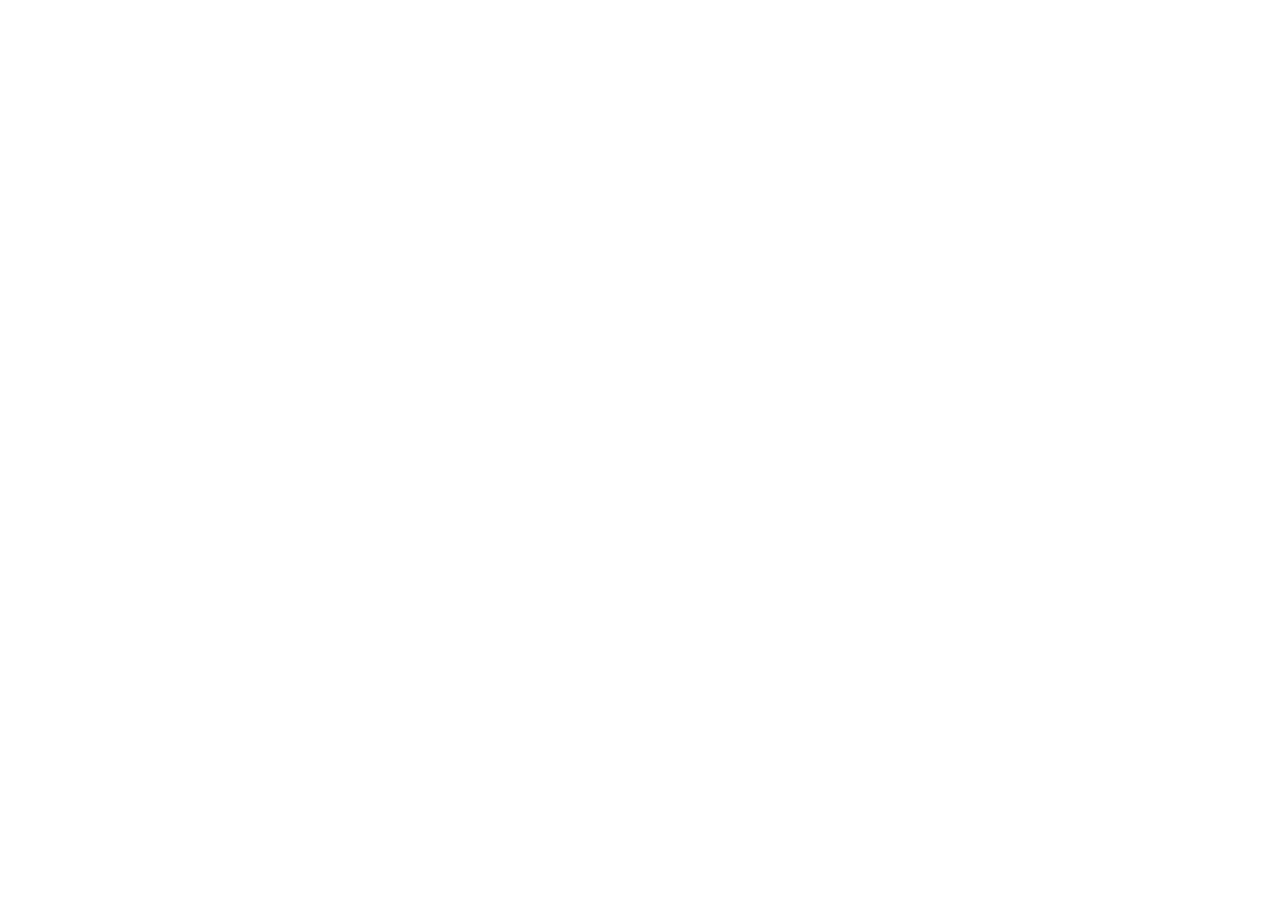
==== index.html @ b5416109 "primer cambio" ====
<!DOCTYPE html>
<html lang="en">


<head>
    <meta charset="UTF-8">
    <meta name="viewport" content="width=device-width, initial-scale=1.0">
    <title>Trabajo final</title>
</head>


<body>

</body>

</html>
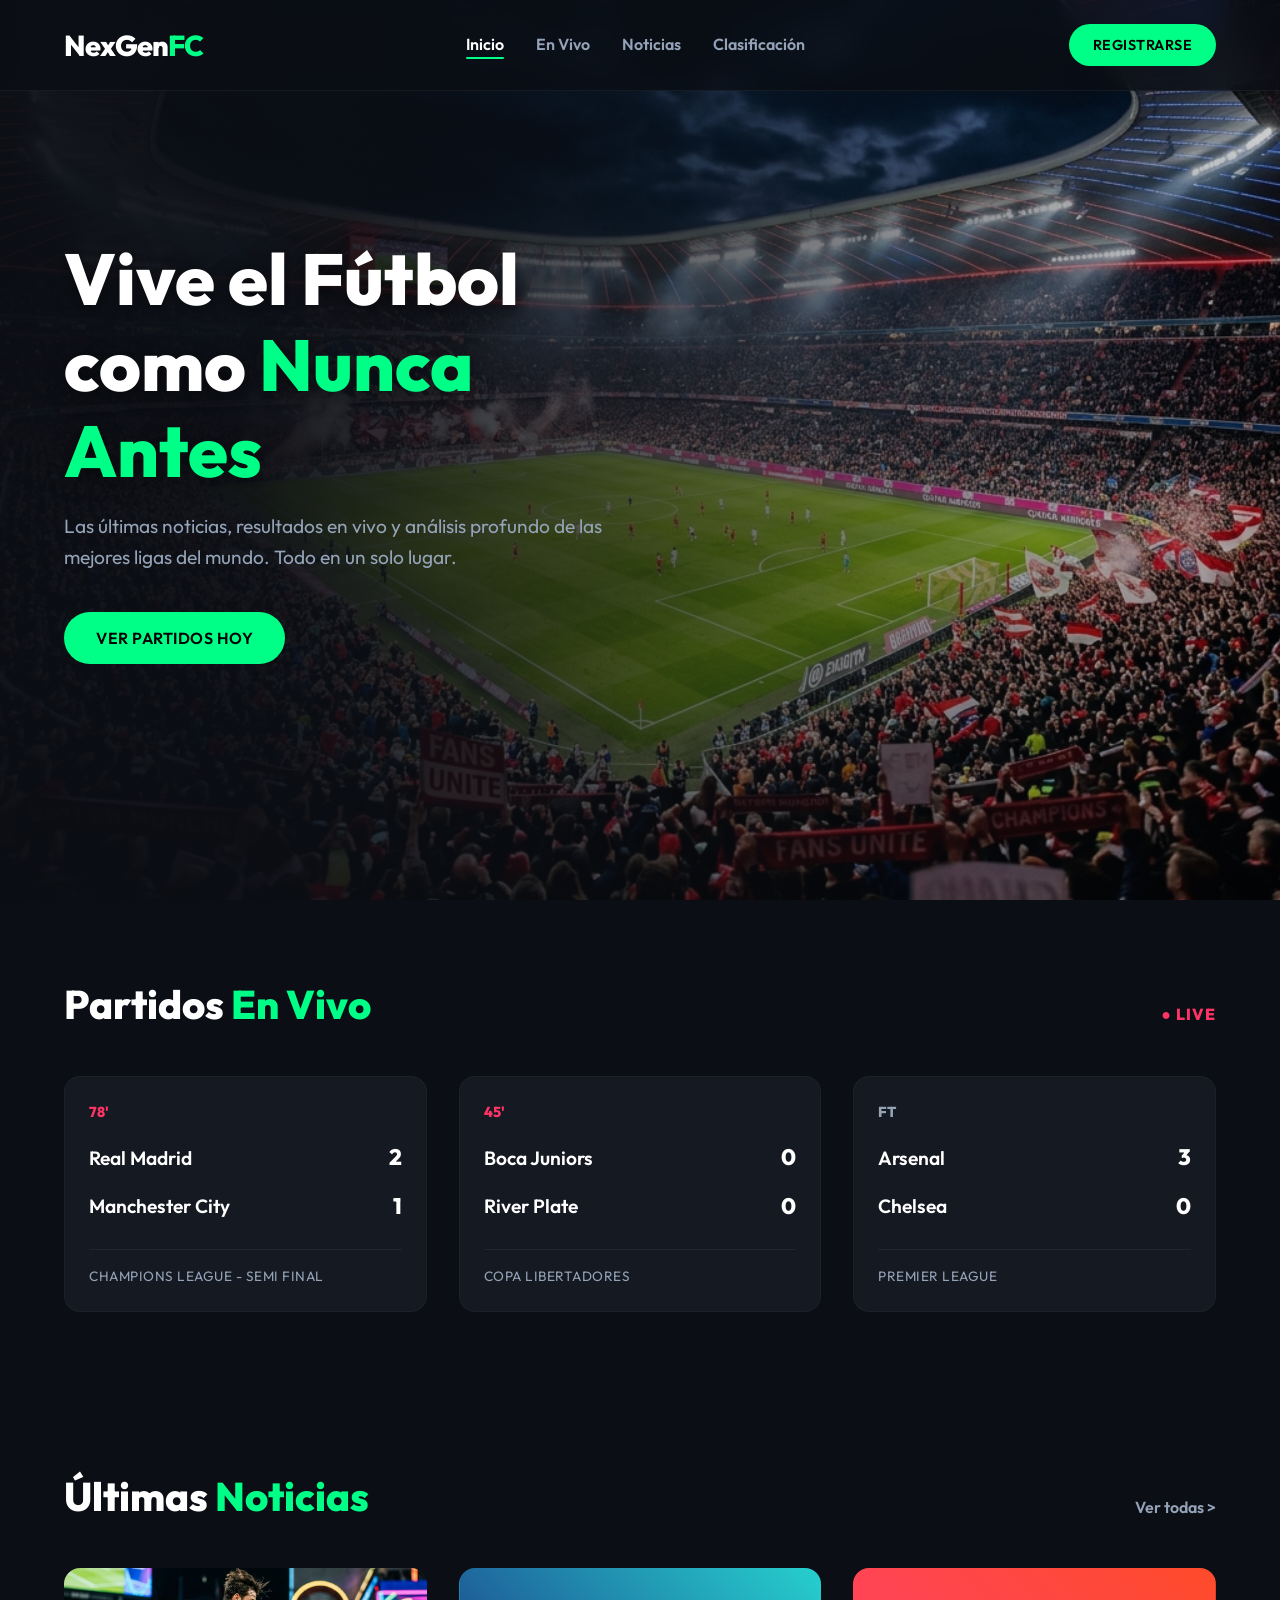
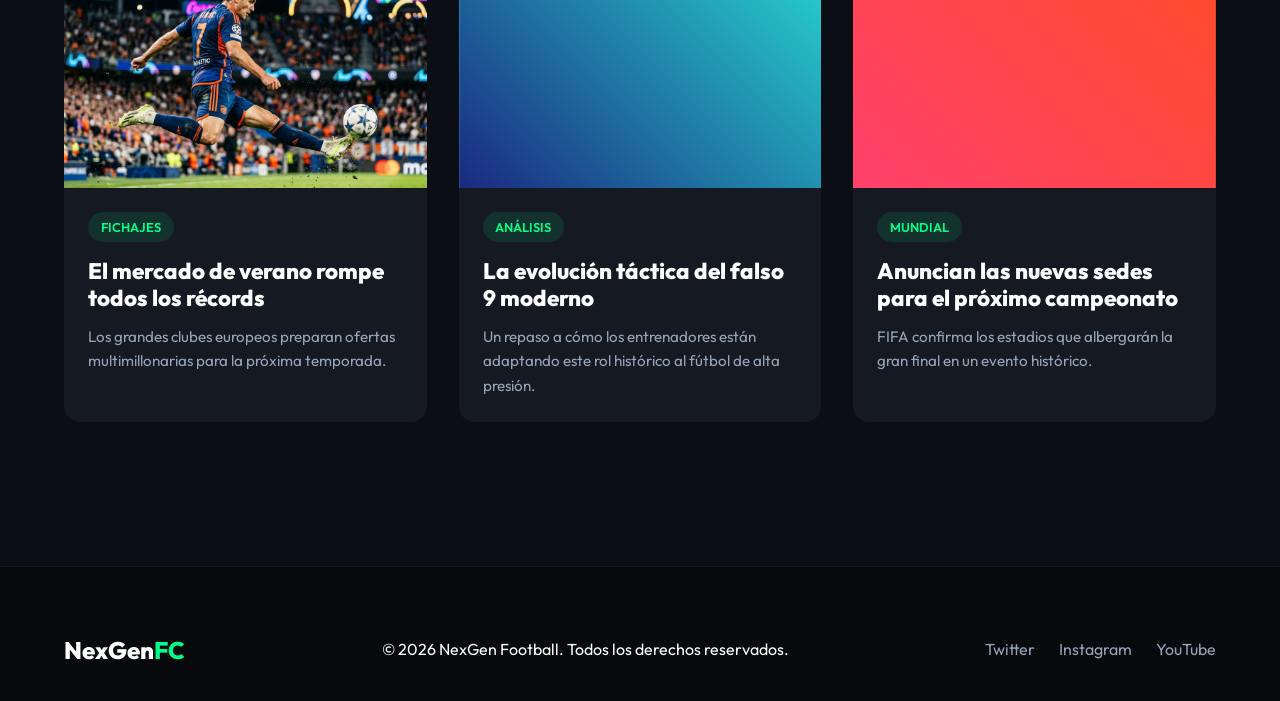
==== commit e0f31c3f: "primeros cambios" ====
--- a/index.html
+++ b/index.html
@@ -1,16 +1,151 @@
 <!DOCTYPE html>
-<html lang="en">
-
+<html lang="es">
 
 <head>
     <meta charset="UTF-8">
     <meta name="viewport" content="width=device-width, initial-scale=1.0">
-    <title>Trabajo final</title>
+    <title>NexGen Football | El Hub Definitivo</title>
+    <!-- Google Fonts -->
+    <link rel="preconnect" href="https://fonts.googleapis.com">
+    <link rel="preconnect" href="https://fonts.gstatic.com" crossorigin>
+    <link href="https://fonts.googleapis.com/css2?family=Outfit:wght@300;400;600;800&display=swap" rel="stylesheet">
+    <!-- CSS -->
+    <link rel="stylesheet" href="style.css">
 </head>
 
+<body>
+    <header class="navbar">
+        <div class="logo">
+            <h1>NexGen<span>FC</span></h1>
+        </div>
+        <nav>
+            <ul>
+                <li><a href="#home" class="active">Inicio</a></li>
+                <li><a href="#live">En Vivo</a></li>
+                <li><a href="#news">Noticias</a></li>
+                <li><a href="#standings">Clasificación</a></li>
+            </ul>
+        </nav>
+        <button class="btn-primary">Registrarse</button>
+    </header>
 
-<body>
+    <main>
+        <!-- Hero Section -->
+        <section id="home" class="hero">
+            <div class="hero-content">
+                <h2>Vive el Fútbol como <span class="highlight">Nunca Antes</span></h2>
+                <p>Las últimas noticias, resultados en vivo y análisis profundo de las mejores ligas del mundo. Todo en
+                    un solo lugar.</p>
+                <button class="btn-primary btn-large">Ver Partidos Hoy</button>
+            </div>
+            <!-- Background is handled via CSS and the generated image stadium_hero.png -->
+        </section>
 
+        <!-- Live Scores -->
+        <section id="live" class="section-container">
+            <div class="section-header">
+                <h3>Partidos <span class="highlight">En Vivo</span></h3>
+                <span class="live-indicator">● LIVE</span>
+            </div>
+            <div class="match-grid">
+                <!-- Match Card 1 -->
+                <div class="match-card">
+                    <div class="match-time">78'</div>
+                    <div class="teams">
+                        <div class="team">
+                            <span class="team-name">Real Madrid</span>
+                            <span class="score">2</span>
+                        </div>
+                        <div class="team">
+                            <span class="team-name">Manchester City</span>
+                            <span class="score">1</span>
+                        </div>
+                    </div>
+                    <div class="match-footer">Champions League - Semi Final</div>
+                </div>
+                <!-- Match Card 2 -->
+                <div class="match-card">
+                    <div class="match-time">45'</div>
+                    <div class="teams">
+                        <div class="team">
+                            <span class="team-name">Boca Juniors</span>
+                            <span class="score">0</span>
+                        </div>
+                        <div class="team">
+                            <span class="team-name">River Plate</span>
+                            <span class="score">0</span>
+                        </div>
+                    </div>
+                    <div class="match-footer">Copa Libertadores</div>
+                </div>
+                <!-- Match Card 3 -->
+                <div class="match-card">
+                    <div class="match-time finished">FT</div>
+                    <div class="teams">
+                        <div class="team">
+                            <span class="team-name">Arsenal</span>
+                            <span class="score">3</span>
+                        </div>
+                        <div class="team">
+                            <span class="team-name">Chelsea</span>
+                            <span class="score">0</span>
+                        </div>
+                    </div>
+                    <div class="match-footer">Premier League</div>
+                </div>
+            </div>
+        </section>
+
+        <!-- Latest News -->
+        <section id="news" class="section-container">
+            <div class="section-header">
+                <h3>Últimas <span class="highlight">Noticias</span></h3>
+                <a href="#" class="view-all">Ver todas ></a>
+            </div>
+            <div class="news-grid">
+                <!-- News Card 1 -->
+                <div class="news-card">
+                    <div class="news-img" style="background-image: url('./assets/player_action.png');"></div>
+                    <div class="news-content">
+                        <span class="tag">Fichajes</span>
+                        <h4>El mercado de verano rompe todos los récords</h4>
+                        <p>Los grandes clubes europeos preparan ofertas multimillonarias para la próxima temporada.</p>
+                    </div>
+                </div>
+                <!-- News Card 2 -->
+                <div class="news-card">
+                    <div class="news-img placeholder-1"></div>
+                    <div class="news-content">
+                        <span class="tag">Análisis</span>
+                        <h4>La evolución táctica del falso 9 moderno</h4>
+                        <p>Un repaso a cómo los entrenadores están adaptando este rol histórico al fútbol de alta
+                            presión.</p>
+                    </div>
+                </div>
+                <!-- News Card 3 -->
+                <div class="news-card">
+                    <div class="news-img placeholder-2"></div>
+                    <div class="news-content">
+                        <span class="tag">Mundial</span>
+                        <h4>Anuncian las nuevas sedes para el próximo campeonato</h4>
+                        <p>FIFA confirma los estadios que albergarán la gran final en un evento histórico.</p>
+                    </div>
+                </div>
+            </div>
+        </section>
+    </main>
+
+    <footer>
+        <div class="footer-content">
+            <div class="footer-logo">NexGen<span>FC</span></div>
+            <p>&copy; 2026 NexGen Football. Todos los derechos reservados.</p>
+            <div class="social-links">
+                <a href="#">Twitter</a>
+                <a href="#">Instagram</a>
+                <a href="#">YouTube</a>
+            </div>
+        </div>
+    </footer>
 </body>
 
 </html>
--- a/style.css
+++ b/style.css
@@ -0,0 +1,414 @@
+/* --- CSS Variables & Design System --- */
+:root {
+    --bg-main: #0B0E14;
+    --bg-card: #151A22;
+    --bg-card-hover: #1C222C;
+    --text-primary: #FFFFFF;
+    --text-secondary: #94A3B8;
+    --accent: #00FF87;
+    /* Neon Green */
+    --accent-hover: #00E075;
+    --danger: #FF3366;
+    /* For Live markers */
+    --font-main: 'Outfit', sans-serif;
+    --transition-speed: 0.3s;
+}
+
+/* --- Base Reset --- */
+* {
+    margin: 0;
+    padding: 0;
+    box-sizing: border-box;
+}
+
+body {
+    background-color: var(--bg-main);
+    color: var(--text-primary);
+    font-family: var(--font-main);
+    line-height: 1.6;
+    overflow-x: hidden;
+}
+
+a {
+    text-decoration: none;
+    color: inherit;
+}
+
+ul {
+    list-style: none;
+}
+
+/* --- Typography --- */
+h1,
+h2,
+h3,
+h4 {
+    font-weight: 800;
+    line-height: 1.2;
+}
+
+.highlight {
+    color: var(--accent);
+}
+
+/* --- Buttons --- */
+.btn-primary {
+    background-color: var(--accent);
+    color: #000;
+    border: none;
+    padding: 0.75rem 1.5rem;
+    border-radius: 50px;
+    font-family: var(--font-main);
+    font-weight: 600;
+    cursor: pointer;
+    transition: all var(--transition-speed) ease;
+    text-transform: uppercase;
+    letter-spacing: 0.5px;
+    font-size: 0.9rem;
+}
+
+.btn-primary:hover {
+    background-color: var(--accent-hover);
+    transform: translateY(-2px);
+    box-shadow: 0 4px 15px rgba(0, 255, 135, 0.4);
+}
+
+.btn-large {
+    padding: 1rem 2rem;
+    font-size: 1rem;
+}
+
+/* --- Navigation --- */
+.navbar {
+    display: flex;
+    justify-content: space-between;
+    align-items: center;
+    padding: 1.5rem 5%;
+    background: rgba(11, 14, 20, 0.8);
+    backdrop-filter: blur(10px);
+    -webkit-backdrop-filter: blur(10px);
+    position: fixed;
+    top: 0;
+    width: 100%;
+    z-index: 1000;
+    border-bottom: 1px solid rgba(255, 255, 255, 0.05);
+}
+
+.logo h1 {
+    font-size: 1.8rem;
+    letter-spacing: -1px;
+}
+
+.logo span {
+    color: var(--accent);
+}
+
+.navbar nav ul {
+    display: flex;
+    gap: 2rem;
+}
+
+.navbar nav ul li a {
+    font-weight: 600;
+    color: var(--text-secondary);
+    transition: color var(--transition-speed);
+    font-size: 1rem;
+    position: relative;
+}
+
+.navbar nav ul li a:hover,
+.navbar nav ul li a.active {
+    color: var(--text-primary);
+}
+
+.navbar nav ul li a.active::after {
+    content: '';
+    position: absolute;
+    bottom: -5px;
+    left: 0;
+    width: 100%;
+    height: 2px;
+    background-color: var(--accent);
+    border-radius: 2px;
+}
+
+/* --- Hero Section --- */
+.hero {
+    height: 100vh;
+    display: flex;
+    align-items: center;
+    padding: 0 5%;
+    position: relative;
+    background-image: linear-gradient(to right, rgba(11, 14, 20, 0.95) 20%, rgba(11, 14, 20, 0.2) 100%), url('./assets/stadium_hero.png');
+    background-size: cover;
+    background-position: center;
+}
+
+.hero-content {
+    max-width: 600px;
+    z-index: 2;
+    animation: fadeUp 1s ease-out;
+}
+
+.hero-content h2 {
+    font-size: 4.5rem;
+    margin-bottom: 1rem;
+    text-shadow: 0 4px 20px rgba(0, 0, 0, 0.5);
+}
+
+.hero-content p {
+    font-size: 1.2rem;
+    color: var(--text-secondary);
+    margin-bottom: 2.5rem;
+}
+
+/* --- Section Layout --- */
+.section-container {
+    padding: 5rem 5%;
+}
+
+.section-header {
+    display: flex;
+    justify-content: space-between;
+    align-items: flex-end;
+    margin-bottom: 3rem;
+}
+
+.section-header h3 {
+    font-size: 2.5rem;
+}
+
+.live-indicator {
+    color: var(--danger);
+    font-weight: 800;
+    letter-spacing: 1px;
+    animation: blink 2s infinite;
+}
+
+.view-all {
+    color: var(--text-secondary);
+    font-weight: 600;
+    transition: color var(--transition-speed);
+}
+
+.view-all:hover {
+    color: var(--accent);
+}
+
+/* --- Match Cards --- */
+.match-grid {
+    display: grid;
+    grid-template-columns: repeat(auto-fit, minmax(300px, 1fr));
+    gap: 2rem;
+}
+
+.match-card {
+    background-color: var(--bg-card);
+    border-radius: 16px;
+    padding: 1.5rem;
+    border: 1px solid rgba(255, 255, 255, 0.03);
+    transition: transform var(--transition-speed), background-color var(--transition-speed);
+    cursor: pointer;
+    position: relative;
+    overflow: hidden;
+}
+
+.match-card:hover {
+    transform: translateY(-5px);
+    background-color: var(--bg-card-hover);
+    border-color: rgba(0, 255, 135, 0.2);
+}
+
+.match-time {
+    color: var(--danger);
+    font-weight: 800;
+    margin-bottom: 1rem;
+    font-size: 0.9rem;
+}
+
+.match-time.finished {
+    color: var(--text-secondary);
+}
+
+.teams {
+    display: flex;
+    flex-direction: column;
+    gap: 0.8rem;
+}
+
+.team {
+    display: flex;
+    justify-content: space-between;
+    align-items: center;
+}
+
+.team-name {
+    font-weight: 600;
+    font-size: 1.2rem;
+}
+
+.score {
+    font-weight: 800;
+    font-size: 1.4rem;
+    color: var(--text-primary);
+}
+
+.match-footer {
+    margin-top: 1.5rem;
+    padding-top: 1rem;
+    border-top: 1px solid rgba(255, 255, 255, 0.05);
+    color: var(--text-secondary);
+    font-size: 0.85rem;
+    text-transform: uppercase;
+    letter-spacing: 0.5px;
+}
+
+/* --- News Cards --- */
+.news-grid {
+    display: grid;
+    grid-template-columns: repeat(auto-fit, minmax(350px, 1fr));
+    gap: 2rem;
+}
+
+.news-card {
+    background-color: var(--bg-card);
+    border-radius: 16px;
+    overflow: hidden;
+    transition: transform var(--transition-speed);
+    cursor: pointer;
+}
+
+.news-card:hover {
+    transform: translateY(-5px);
+}
+
+.news-img {
+    width: 100%;
+    height: 220px;
+    background-size: cover;
+    background-position: center;
+    transition: transform 0.5s ease;
+}
+
+.news-card:hover .news-img {
+    transform: scale(1.05);
+}
+
+.placeholder-1 {
+    background-image: linear-gradient(45deg, #1A2980, #26D0CE);
+}
+
+.placeholder-2 {
+    background-image: linear-gradient(45deg, #FF416C, #FF4B2B);
+}
+
+.news-content {
+    padding: 1.5rem;
+    position: relative;
+    background-color: var(--bg-card);
+    /* To cover image overlap on scale */
+}
+
+.tag {
+    background-color: rgba(0, 255, 135, 0.1);
+    color: var(--accent);
+    padding: 0.3rem 0.8rem;
+    border-radius: 50px;
+    font-size: 0.8rem;
+    font-weight: 600;
+    text-transform: uppercase;
+    display: inline-block;
+    margin-bottom: 1rem;
+}
+
+.news-content h4 {
+    font-size: 1.4rem;
+    margin-bottom: 0.8rem;
+}
+
+.news-content p {
+    color: var(--text-secondary);
+    font-size: 0.95rem;
+}
+
+/* --- Footer --- */
+footer {
+    background-color: #07090D;
+    padding: 4rem 5% 2rem;
+    margin-top: 4rem;
+    border-top: 1px solid rgba(255, 255, 255, 0.05);
+}
+
+.footer-content {
+    display: flex;
+    justify-content: space-between;
+    align-items: center;
+    flex-wrap: wrap;
+    gap: 2rem;
+}
+
+.footer-logo {
+    font-size: 1.5rem;
+    font-weight: 800;
+}
+
+.footer-logo span {
+    color: var(--accent);
+}
+
+.social-links {
+    display: flex;
+    gap: 1.5rem;
+}
+
+.social-links a {
+    color: var(--text-secondary);
+    transition: color var(--transition-speed);
+}
+
+.social-links a:hover {
+    color: var(--accent);
+}
+
+/* --- Animations --- */
+@keyframes fadeUp {
+    from {
+        opacity: 0;
+        transform: translateY(30px);
+    }
+
+    to {
+        opacity: 1;
+        transform: translateY(0);
+    }
+}
+
+@keyframes blink {
+
+    0%,
+    100% {
+        opacity: 1;
+    }
+
+    50% {
+        opacity: 0.3;
+    }
+}
+
+/* --- Responsive --- */
+@media (max-width: 768px) {
+    .hero-content h2 {
+        font-size: 3rem;
+    }
+
+    .navbar nav {
+        display: none;
+    }
+
+    /* Simple hiding for mobile, can add hamburger later */
+    .section-header {
+        flex-direction: column;
+        align-items: flex-start;
+        gap: 1rem;
+    }
+}
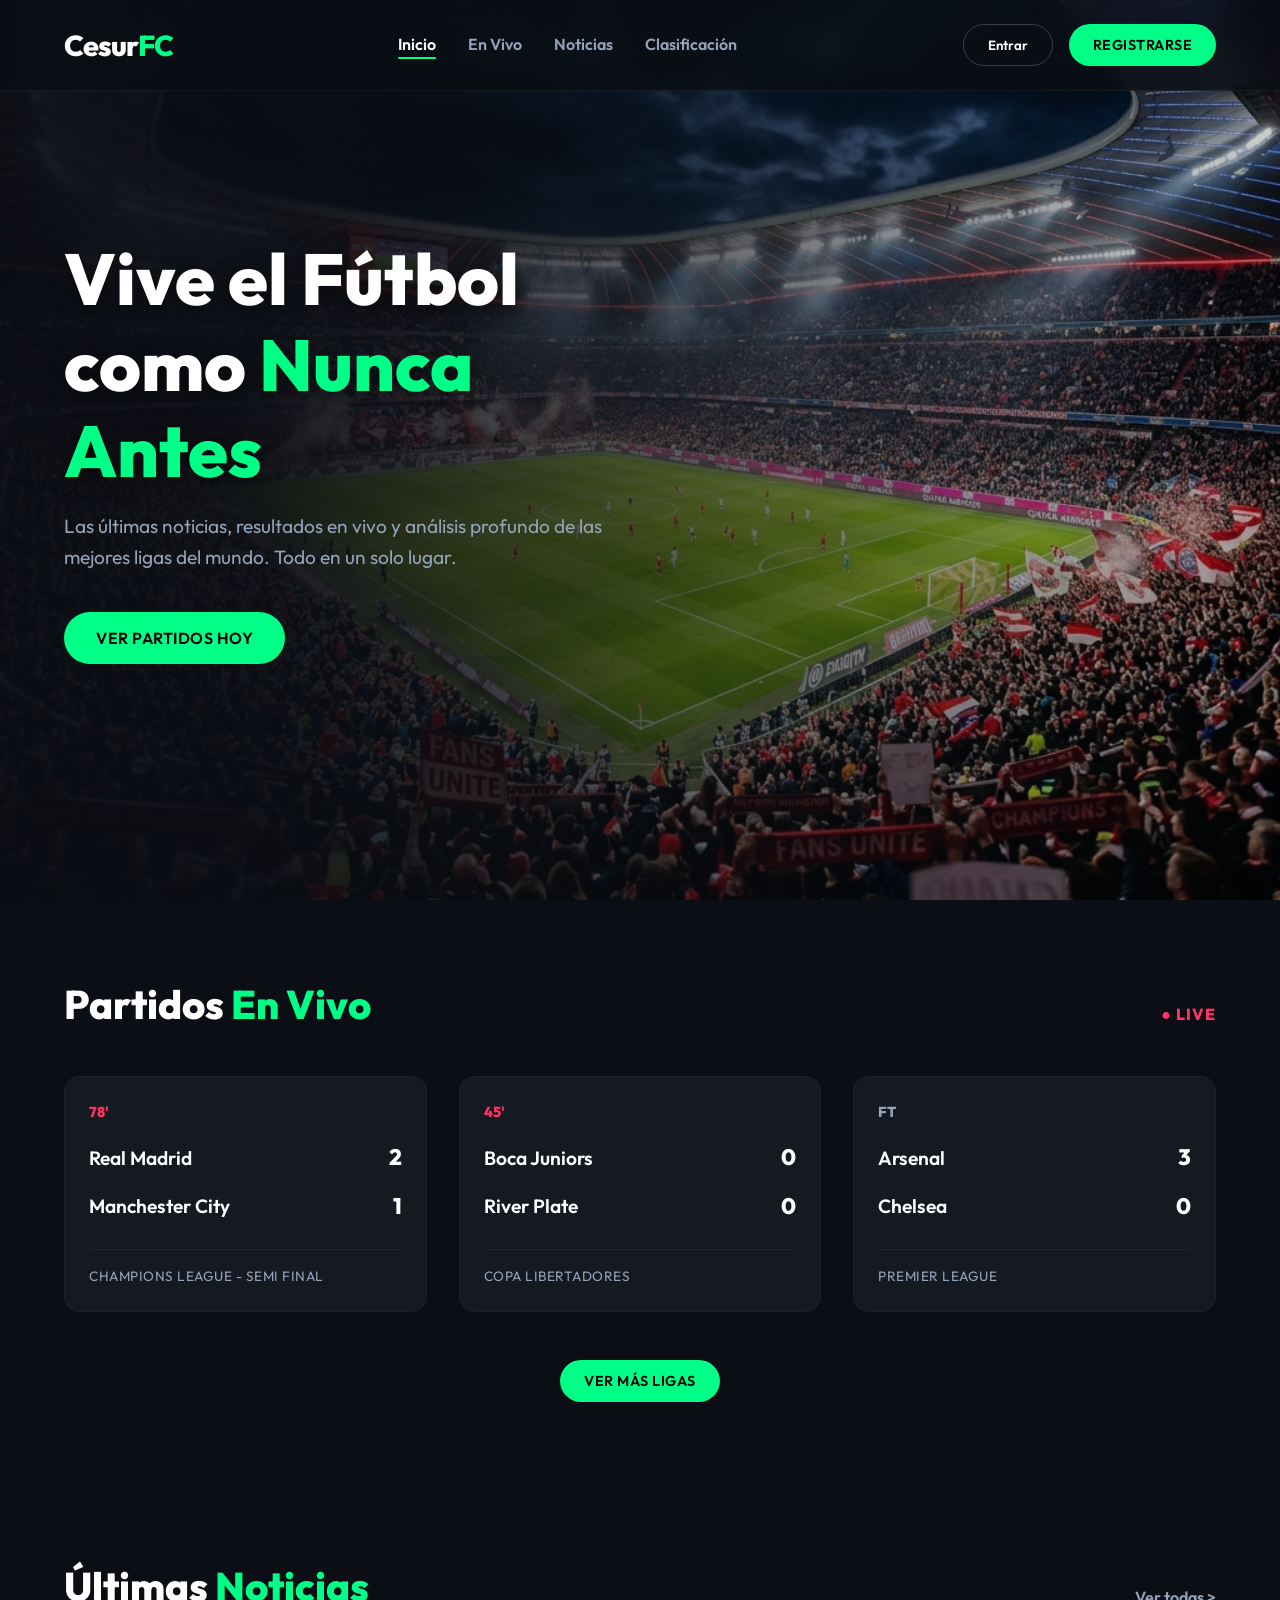
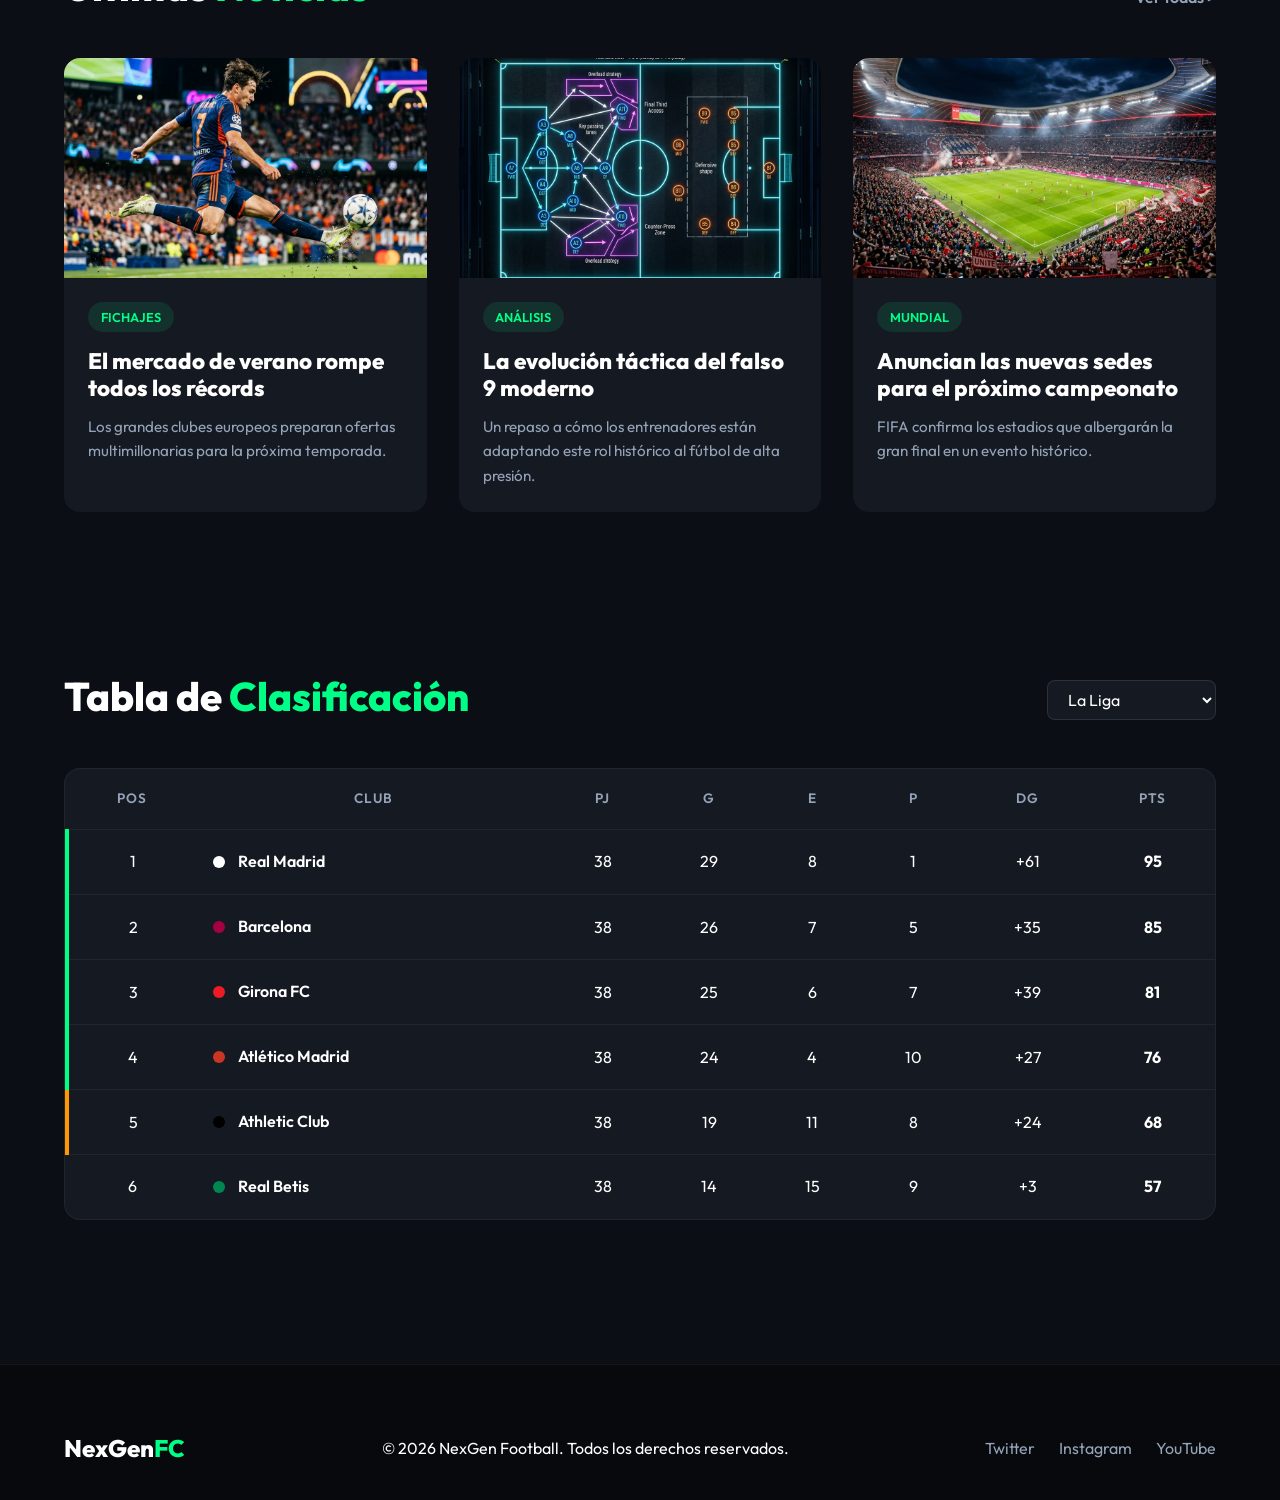
==== commit 01a8f09a: "nuevos cambios de la pagina web casi terminada la pagina añadir par de detalles" ====
--- a/index.html
+++ b/index.html
@@ -5,18 +5,18 @@
     <meta charset="UTF-8">
     <meta name="viewport" content="width=device-width, initial-scale=1.0">
     <title>NexGen Football | El Hub Definitivo</title>
-    <!-- Google Fonts -->
+    <!-- Fuentes de Google -->
     <link rel="preconnect" href="https://fonts.googleapis.com">
     <link rel="preconnect" href="https://fonts.gstatic.com" crossorigin>
     <link href="https://fonts.googleapis.com/css2?family=Outfit:wght@300;400;600;800&display=swap" rel="stylesheet">
-    <!-- CSS -->
+    <!-- Estilos CSS -->
     <link rel="stylesheet" href="style.css">
 </head>
 
 <body>
     <header class="navbar">
         <div class="logo">
-            <h1>NexGen<span>FC</span></h1>
+            <h1>Cesur<span>FC</span></h1>
         </div>
         <nav>
             <ul>
@@ -26,11 +26,14 @@
                 <li><a href="#standings">Clasificación</a></li>
             </ul>
         </nav>
-        <button class="btn-primary">Registrarse</button>
+        <div class="auth-buttons" id="auth-section">
+            <button class="btn-secondary" onclick="openModal('loginModal')">Entrar</button>
+            <button class="btn-primary" onclick="openModal('registerModal')">Registrarse</button>
+        </div>
     </header>
 
     <main>
-        <!-- Hero Section -->
+        <!-- Sección Principal (Hero) -->
         <section id="home" class="hero">
             <div class="hero-content">
                 <h2>Vive el Fútbol como <span class="highlight">Nunca Antes</span></h2>
@@ -38,18 +41,18 @@
                     un solo lugar.</p>
                 <button class="btn-primary btn-large">Ver Partidos Hoy</button>
             </div>
-            <!-- Background is handled via CSS and the generated image stadium_hero.png -->
+            <!-- El fondo se maneja mediante CSS y la imagen generada stadium_hero.png -->
         </section>
 
-        <!-- Live Scores -->
+        <!-- Marcadores en Vivo -->
         <section id="live" class="section-container">
             <div class="section-header">
                 <h3>Partidos <span class="highlight">En Vivo</span></h3>
                 <span class="live-indicator">● LIVE</span>
             </div>
             <div class="match-grid">
-                <!-- Match Card 1 -->
-                <div class="match-card">
+                <!-- Tarjeta de Partido 1 -->
+                <div class="match-card" onclick="showMatchStats('madrid-city')">
                     <div class="match-time">78'</div>
                     <div class="teams">
                         <div class="team">
@@ -63,8 +66,8 @@
                     </div>
                     <div class="match-footer">Champions League - Semi Final</div>
                 </div>
-                <!-- Match Card 2 -->
-                <div class="match-card">
+                <!-- Tarjeta de Partido 2 -->
+                <div class="match-card" onclick="showMatchStats('boca-river')">
                     <div class="match-time">45'</div>
                     <div class="teams">
                         <div class="team">
@@ -78,8 +81,8 @@
                     </div>
                     <div class="match-footer">Copa Libertadores</div>
                 </div>
-                <!-- Match Card 3 -->
-                <div class="match-card">
+                <!-- Tarjeta de Partido 3 -->
+                <div class="match-card" onclick="showMatchStats('arsenal-chelsea')">
                     <div class="match-time finished">FT</div>
                     <div class="teams">
                         <div class="team">
@@ -93,18 +96,64 @@
                     </div>
                     <div class="match-footer">Premier League</div>
                 </div>
+                <!-- Partidos Adicionales (Ocultos inicialmente) -->
+                <div class="match-card hidden-item" style="display: none;" onclick="showMatchStats('juventus-inter')">
+                    <div class="match-time">FT</div>
+                    <div class="teams">
+                        <div class="team">
+                            <span class="team-name">Juventus</span>
+                            <span class="score">1</span>
+                        </div>
+                        <div class="team">
+                            <span class="team-name">Inter</span>
+                            <span class="score">0</span>
+                        </div>
+                    </div>
+                    <div class="match-footer">Serie A</div>
+                </div>
+                <div class="match-card hidden-item" style="display: none;" onclick="showMatchStats('psg-lyon')">
+                    <div class="match-time">FT</div>
+                    <div class="teams">
+                        <div class="team">
+                            <span class="team-name">PSG</span>
+                            <span class="score">1</span>
+                        </div>
+                        <div class="team">
+                            <span class="team-name">Lyon</span>
+                            <span class="score">0</span>
+                        </div>
+                    </div>
+                    <div class="match-footer">Ligue 1</div>
+                </div>
+                <div class="match-card hidden-item" style="display: none;" onclick="showMatchStats('bayern-dortmund')">
+                    <div class="match-time">FT</div>
+                    <div class="teams">
+                        <div class="team">
+                            <span class="team-name">Bayern</span>
+                            <span class="score">2</span>
+                        </div>
+                        <div class="team">
+                            <span class="team-name">Dortmund</span>
+                            <span class="score">2</span>
+                        </div>
+                    </div>
+                    <div class="match-footer">Bundesliga</div>
+                </div>
+            </div>
+            <div style="text-align: center; margin-top: 3rem;">
+                <button class="btn-primary" onclick="toggleVisibility('live')">Ver más ligas</button>
             </div>
         </section>
 
-        <!-- Latest News -->
+        <!-- Últimas Noticias -->
         <section id="news" class="section-container">
             <div class="section-header">
                 <h3>Últimas <span class="highlight">Noticias</span></h3>
-                <a href="#" class="view-all">Ver todas ></a>
+                <a href="javascript:void(0)" class="view-all" onclick="toggleVisibility('news')">Ver todas ></a>
             </div>
             <div class="news-grid">
-                <!-- News Card 1 -->
-                <div class="news-card">
+                <!-- Tarjeta de Noticia 1 -->
+                <div class="news-card" onclick="window.location.href='noticia.html';">
                     <div class="news-img" style="background-image: url('./assets/player_action.png');"></div>
                     <div class="news-content">
                         <span class="tag">Fichajes</span>
@@ -112,9 +161,9 @@
                         <p>Los grandes clubes europeos preparan ofertas multimillonarias para la próxima temporada.</p>
                     </div>
                 </div>
-                <!-- News Card 2 -->
-                <div class="news-card">
-                    <div class="news-img placeholder-1"></div>
+                <!-- Tarjeta de Noticia 2 -->
+                <div class="news-card" onclick="window.location.href='noticia.html';">
+                    <div class="news-img" style="background-image: url('./assets/news_tactics.png');"></div>
                     <div class="news-content">
                         <span class="tag">Análisis</span>
                         <h4>La evolución táctica del falso 9 moderno</h4>
@@ -122,15 +171,126 @@
                             presión.</p>
                     </div>
                 </div>
-                <!-- News Card 3 -->
-                <div class="news-card">
-                    <div class="news-img placeholder-2"></div>
+                <!-- Tarjeta de Noticia 3 -->
+                <div class="news-card" onclick="window.location.href='noticia.html';">
+                    <div class="news-img" style="background-image: url('./assets/stadium_hero.png');"></div>
                     <div class="news-content">
                         <span class="tag">Mundial</span>
                         <h4>Anuncian las nuevas sedes para el próximo campeonato</h4>
                         <p>FIFA confirma los estadios que albergarán la gran final en un evento histórico.</p>
                     </div>
                 </div>
+                <!-- Noticias Adicionales (Ocultas inicialmente) -->
+                <div class="news-card hidden-item-news" style="display: none;"
+                    onclick="window.location.href='noticia.html';">
+                    <div class="news-img" style="background-image: url('./assets/news_trophy.png');"></div>
+                    <div class="news-content">
+                        <span class="tag">Premios</span>
+                        <h4>Gala del Balón de Oro 2026</h4>
+                        <p>Descubre quiénes son los máximos favoritos para llevarse el galardón este año tras una
+                            temporada intensa.</p>
+                    </div>
+                </div>
+                <div class="news-card hidden-item-news" style="display: none;"
+                    onclick="window.location.href='noticia.html';">
+                    <div class="news-img" style="background-image: url('./assets/news_ball.png');"></div>
+                    <div class="news-content">
+                        <span class="tag">Lesiones</span>
+                        <h4>Baja sensible para el líder de la liga</h4>
+                        <p>Su estrella estará fuera por tres meses debido a una lesión de rodilla en el último
+                            encuentro.</p>
+                    </div>
+                </div>
+            </div>
+        </section>
+
+        <!-- Clasificación -->
+        <section id="standings" class="section-container">
+            <div class="section-header">
+                <h3>Tabla de <span class="highlight">Clasificación</span></h3>
+                <select class="league-selector" onchange="changeLeague(this.value)">
+                    <option value="laliga">La Liga</option>
+                    <option value="premier">Premier League</option>
+                    <option value="seriea">Serie A</option>
+                </select>
+            </div>
+            <div class="table-responsive">
+                <table class="standings-table">
+                    <thead>
+                        <tr>
+                            <th>Pos</th>
+                            <th>Club</th>
+                            <th>PJ</th>
+                            <th>G</th>
+                            <th>E</th>
+                            <th>P</th>
+                            <th>DG</th>
+                            <th>Pts</th>
+                        </tr>
+                    </thead>
+                    <tbody id="standings-body" style="transition: opacity 0.3s ease;">
+                        <tr class="champions">
+                            <td>1</td>
+                            <td class="club-cell"><div class="club-color" style="background: #FFF;"></div> Real Madrid</td>
+                            <td>38</td>
+                            <td>29</td>
+                            <td>8</td>
+                            <td>1</td>
+                            <td>+61</td>
+                            <td><strong>95</strong></td>
+                        </tr>
+                        <tr class="champions">
+                            <td>2</td>
+                            <td class="club-cell"><div class="club-color" style="background: #A50044;"></div> Barcelona</td>
+                            <td>38</td>
+                            <td>26</td>
+                            <td>7</td>
+                            <td>5</td>
+                            <td>+35</td>
+                            <td><strong>85</strong></td>
+                        </tr>
+                        <tr class="champions">
+                            <td>3</td>
+                            <td class="club-cell"><div class="club-color" style="background: #ED1C24;"></div> Girona FC</td>
+                            <td>38</td>
+                            <td>25</td>
+                            <td>6</td>
+                            <td>7</td>
+                            <td>+39</td>
+                            <td><strong>81</strong></td>
+                        </tr>
+                        <tr class="champions">
+                            <td>4</td>
+                            <td class="club-cell"><div class="club-color" style="background: #CB3524;"></div> Atlético Madrid</td>
+                            <td>38</td>
+                            <td>24</td>
+                            <td>4</td>
+                            <td>10</td>
+                            <td>+27</td>
+                            <td><strong>76</strong></td>
+                        </tr>
+                        <tr class="europa">
+                            <td>5</td>
+                            <td class="club-cell"><div class="club-color" style="background: #000000;"></div> Athletic Club</td>
+                            <td>38</td>
+                            <td>19</td>
+                            <td>11</td>
+                            <td>8</td>
+                            <td>+24</td>
+                            <td><strong>68</strong></td>
+                        </tr>
+                        <tr>
+                            <td>6</td>
+                            <td class="club-cell"><div class="club-color" style="background: #008751;"></div> Real Betis</td>
+                            <td>38</td>
+                            <td>14</td>
+                            <td>15</td>
+                            <td>9</td>
+                            <td>+3</td>
+                            <td><strong>57</strong></td>
+                        </tr>
+                    </tbody>
+                </table>
             </div>
         </section>
     </main>
@@ -146,6 +306,270 @@
             </div>
         </div>
     </footer>
+
+    <script>
+        function toggleVisibility(sectionId) {
+            if (sectionId === 'live') {
+                const hiddenItems = document.querySelectorAll('#live .hidden-item');
+                const btn = document.querySelector('#live .btn-primary');
+                hiddenItems.forEach(item => {
+                    item.style.display = item.style.display === 'none' ? 'block' : 'none';
+                });
+                if (btn) {
+                    btn.textContent = btn.textContent === 'Ver más ligas' ? 'Ver menos' : 'Ver más ligas';
+                }
+            } else if (sectionId === 'news') {
+                const hiddenItems = document.querySelectorAll('#news .hidden-item-news');
+                const btn = document.querySelector('#news .view-all');
+                hiddenItems.forEach(item => {
+                    item.style.display = item.style.display === 'none' ? 'block' : 'none';
+                });
+                if (btn) {
+                    btn.textContent = btn.textContent === 'Ver todas >' ? 'Ver menos >' : 'Ver todas >';
+                }
+            }
+        }
+
+        const leagueData = {
+            laliga: `
+                        <tr class="champions">
+                            <td>1</td>
+                            <td class="club-cell"><div class="club-color" style="background: #FFF;"></div> Real Madrid</td>
+                            <td>38</td><td>29</td><td>8</td><td>1</td><td>+61</td><td><strong>95</strong></td>
+                        </tr>
+                        <tr class="champions">
+                            <td>2</td>
+                            <td class="club-cell"><div class="club-color" style="background: #A50044;"></div> Barcelona</td>
+                            <td>38</td><td>26</td><td>7</td><td>5</td><td>+35</td><td><strong>85</strong></td>
+                        </tr>
+                        <tr class="champions">
+                            <td>3</td>
+                            <td class="club-cell"><div class="club-color" style="background: #ED1C24;"></div> Girona FC</td>
+                            <td>38</td><td>25</td><td>6</td><td>7</td><td>+39</td><td><strong>81</strong></td>
+                        </tr>
+                        <tr class="champions">
+                            <td>4</td>
+                            <td class="club-cell"><div class="club-color" style="background: #CB3524;"></div> Atlético Madrid</td>
+                            <td>38</td><td>24</td><td>4</td><td>10</td><td>+27</td><td><strong>76</strong></td>
+                        </tr>
+                        <tr class="europa">
+                            <td>5</td>
+                            <td class="club-cell"><div class="club-color" style="background: #000000;"></div> Athletic Club</td>
+                            <td>38</td><td>19</td><td>11</td><td>8</td><td>+24</td><td><strong>68</strong></td>
+                        </tr>
+                        <tr>
+                            <td>6</td>
+                            <td class="club-cell"><div class="club-color" style="background: #008751;"></div> Real Betis</td>
+                            <td>38</td><td>14</td><td>15</td><td>9</td><td>+3</td><td><strong>57</strong></td>
+                        </tr>`,
+            premier: `
+                        <tr class="champions">
+                            <td>1</td>
+                            <td class="club-cell"><div class="club-color" style="background: #6CABDD;"></div> Manchester City</td>
+                            <td>38</td><td>28</td><td>7</td><td>3</td><td>+62</td><td><strong>91</strong></td>
+                        </tr>
+                        <tr class="champions">
+                            <td>2</td>
+                            <td class="club-cell"><div class="club-color" style="background: #EF0107;"></div> Arsenal</td>
+                            <td>38</td><td>28</td><td>5</td><td>5</td><td>+62</td><td><strong>89</strong></td>
+                        </tr>
+                        <tr class="champions">
+                            <td>3</td>
+                            <td class="club-cell"><div class="club-color" style="background: #C8102E;"></div> Liverpool</td>
+                            <td>38</td><td>24</td><td>10</td><td>4</td><td>+45</td><td><strong>82</strong></td>
+                        </tr>
+                        <tr class="champions">
+                            <td>4</td>
+                            <td class="club-cell"><div class="club-color" style="background: #8A1538;"></div> Aston Villa</td>
+                            <td>38</td><td>20</td><td>8</td><td>10</td><td>+15</td><td><strong>68</strong></td>
+                        </tr>
+                        <tr class="europa">
+                            <td>5</td>
+                            <td class="club-cell"><div class="club-color" style="background: #112526;"></div> Tottenham</td>
+                            <td>38</td><td>20</td><td>6</td><td>12</td><td>+13</td><td><strong>66</strong></td>
+                        </tr>
+                        <tr>
+                            <td>6</td>
+                            <td class="club-cell"><div class="club-color" style="background: #034694;"></div> Chelsea</td>
+                            <td>38</td><td>18</td><td>9</td><td>11</td><td>+14</td><td><strong>63</strong></td>
+                        </tr>`,
+            seriea: `
+                        <tr class="champions">
+                            <td>1</td>
+                            <td class="club-cell"><div class="club-color" style="background: #001C58;"></div> Inter Milan</td>
+                            <td>38</td><td>29</td><td>7</td><td>2</td><td>+67</td><td><strong>94</strong></td>
+                        </tr>
+                        <tr class="champions">
+                            <td>2</td>
+                            <td class="club-cell"><div class="club-color" style="background: #FB090B;"></div> AC Milan</td>
+                            <td>38</td><td>22</td><td>9</td><td>7</td><td>+27</td><td><strong>75</strong></td>
+                        </tr>
+                        <tr class="champions">
+                            <td>3</td>
+                            <td class="club-cell"><div class="club-color" style="background: #000000;"></div> Juventus</td>
+                            <td>38</td><td>19</td><td>14</td><td>5</td><td>+23</td><td><strong>71</strong></td>
+                        </tr>
+                        <tr class="champions">
+                            <td>4</td>
+                            <td class="club-cell"><div class="club-color" style="background: #11214D;"></div> Atalanta</td>
+                            <td>38</td><td>21</td><td>6</td><td>11</td><td>+30</td><td><strong>69</strong></td>
+                        </tr>
+                        <tr class="europa">
+                            <td>5</td>
+                            <td class="club-cell"><div class="club-color" style="background: #B6282F;"></div> Bologna</td>
+                            <td>38</td><td>18</td><td>14</td><td>6</td><td>+22</td><td><strong>68</strong></td>
+                        </tr>
+                        <tr>
+                            <td>6</td>
+                            <td class="club-cell"><div class="club-color" style="background: #811331;"></div> Roma</td>
+                            <td>38</td><td>18</td><td>9</td><td>11</td><td>+19</td><td><strong>63</strong></td>
+                        </tr>`
+        };
+
+        function changeLeague(league) {
+            const tbody = document.getElementById('standings-body');
+            tbody.style.opacity = 0;
+            setTimeout(() => {
+                tbody.innerHTML = leagueData[league];
+                tbody.style.opacity = 1;
+            }, 300);
+        }
+        // --- Modals & Auth ---
+        function openModal(id) { document.getElementById(id).classList.add('active'); }
+        function closeModal(id) { document.getElementById(id).classList.remove('active'); }
+        
+        function checkAuth() {
+            const user = localStorage.getItem('nexgenUser');
+            const authSection = document.getElementById('auth-section');
+            if (user) {
+                authSection.innerHTML = `<span style="margin-right:1rem; font-weight:600;">Hola, <span class="highlight">${user}</span></span>
+                                         <button class="btn-secondary" onclick="logout()">Salir</button>`;
+            } else {
+                authSection.innerHTML = `<button class="btn-secondary" onclick="openModal('loginModal')">Entrar</button>
+                                         <button class="btn-primary" onclick="openModal('registerModal')">Registrarse</button>`;
+            }
+        }
+
+        function handleRegister(e) {
+            e.preventDefault();
+            const user = document.getElementById('regUser').value;
+            localStorage.setItem('nexgenUser', user);
+            closeModal('registerModal');
+            checkAuth();
+            alert('¡Registro exitoso! Bienvenido ' + user);
+        }
+
+        function handleLogin(e) {
+            e.preventDefault();
+            const user = document.getElementById('loginUser').value;
+            localStorage.setItem('nexgenUser', user);
+            closeModal('loginModal');
+            checkAuth();
+        }
+
+        function logout() {
+            localStorage.removeItem('nexgenUser');
+            checkAuth();
+        }
+
+        // Inicializar interfaz de autenticación
+        window.onload = checkAuth;
+
+        // --- Estadísticas Partidos en Vivo ---
+        const matchStatsData = {
+            'madrid-city': { t1: 'Real Madrid', t2: 'Man City', s: '2 - 1', time: "78'", pos: [45, 55], shots: [12, 16], fouls: [8, 10] },
+            'boca-river': { t1: 'Boca Juniors', t2: 'River Plate', s: '0 - 0', time: "45'", pos: [52, 48], shots: [5, 4], fouls: [14, 12] },
+            'arsenal-chelsea': { t1: 'Arsenal', t2: 'Chelsea', s: '3 - 0', time: "FT", pos: [60, 40], shots: [18, 6], fouls: [6, 9] },
+            'juventus-inter': { t1: 'Juventus', t2: 'Inter', s: '1 - 0', time: "FT", pos: [55, 45], shots: [14, 7], fouls: [10, 12] },
+            'psg-lyon': { t1: 'PSG', t2: 'Lyon', s: '1 - 0', time: "FT", pos: [55, 45], shots: [14, 7], fouls: [10, 12] },
+            'bayern-dortmund': { t1: 'Bayern', t2: 'Dortmund', s: '2 - 2', time: "FT", pos: [60, 40], shots: [18, 6], fouls: [6, 9] }
+        };
+
+        function showMatchStats(matchId) {
+            const data = matchStatsData[matchId];
+            if (!data) return;
+            
+            document.getElementById('statTeam1').textContent = data.t1;
+            document.getElementById('statTeam2').textContent = data.t2;
+            document.getElementById('statScore').textContent = data.s;
+            document.getElementById('statTime').textContent = data.time;
+            
+            const statsBody = document.getElementById('statsBody');
+            statsBody.innerHTML = `
+                <div class="stat-row">
+                    <div class="stat-labels"><span>${data.pos[0]}%</span><span>Posesión</span><span>${data.pos[1]}%</span></div>
+                    <div class="stat-bar-container"><div class="stat-bar-left" style="width:${data.pos[0]}%"></div><div class="stat-bar-right" style="width:${data.pos[1]}%"></div></div>
+                </div>
+                <div class="stat-row">
+                    <div class="stat-labels"><span>${data.shots[0]}</span><span>Tiros a Puerta</span><span>${data.shots[1]}</span></div>
+                    <div class="stat-bar-container"><div class="stat-bar-left" style="width:${(data.shots[0]/(data.shots[0]+data.shots[1]))*100}%"></div><div class="stat-bar-right" style="width:${(data.shots[1]/(data.shots[0]+data.shots[1]))*100}%"></div></div>
+                </div>
+                <div class="stat-row">
+                    <div class="stat-labels"><span>${data.fouls[0]}</span><span>Faltas</span><span>${data.fouls[1]}</span></div>
+                    <div class="stat-bar-container"><div class="stat-bar-left" style="width:${(data.fouls[0]/(data.fouls[0]+data.fouls[1]))*100}%"></div><div class="stat-bar-right" style="width:${(data.fouls[1]/(data.fouls[0]+data.fouls[1]))*100}%"></div></div>
+                </div>
+            `;
+            openModal('statsModal');
+        }
+    </script>
+
+    <!-- ========================= -->
+    <!-- MODALES HTML              -->
+    <!-- ========================= -->
+
+    <!-- Modal: Inicio de sesión -->
+    <div id="loginModal" class="modal">
+        <div class="modal-content">
+            <span class="close-btn" onclick="closeModal('loginModal')">&times;</span>
+            <h3 style="margin-bottom: 1.5rem; font-size: 1.8rem;">Iniciar <span class="highlight">Sesión</span></h3>
+            <form id="loginForm" onsubmit="handleLogin(event)">
+                <div class="form-group">
+                    <label>Usuario</label>
+                    <input type="text" id="loginUser" required>
+                </div>
+                <div class="form-group">
+                    <label>Contraseña</label>
+                    <input type="password" id="loginPass" required>
+                </div>
+                <button type="submit" class="btn-primary" style="width: 100%;">Entrar</button>
+            </form>
+        </div>
+    </div>
+
+    <!-- Modal: Registrarse -->
+    <div id="registerModal" class="modal">
+        <div class="modal-content">
+            <span class="close-btn" onclick="closeModal('registerModal')">&times;</span>
+            <h3 style="margin-bottom: 1.5rem; font-size: 1.8rem;">Crea tu <span class="highlight">Cuenta</span></h3>
+            <form id="registerForm" onsubmit="handleRegister(event)">
+                <div class="form-group">
+                    <label>Nombre de Usuario</label>
+                    <input type="text" id="regUser" required>
+                </div>
+                <div class="form-group">
+                    <label>Correo Electrónico</label>
+                    <input type="email" id="regEmail" required>
+                </div>
+                <div class="form-group">
+                    <label>Contraseña</label>
+                    <input type="password" id="regPass" required>
+                </div>
+                <button type="submit" class="btn-primary" style="width: 100%;">Registrarse</button>
+            </form>
+        </div>
+    </div>
+
+    <!-- Modal: Estadísticas del Partido -->
+    <div id="statsModal" class="modal">
+        <div class="modal-content" style="max-width: 600px;">
+            <span class="close-btn" onclick="closeModal('statsModal')">&times;</span>
+            <div id="statsHeader" style="text-align: center; margin-bottom: 2rem;">
+                <h3 style="font-size: 2rem; margin-bottom: 0.5rem;"><span id="statTeam1">Eq1</span> <span class="highlight" id="statScore">0 - 0</span> <span id="statTeam2">Eq2</span></h3>
+                <p style="color: var(--danger); font-weight: 800;" id="statTime">78'</p>
+            </div>
+            <div id="statsBody"></div>
+        </div>
+    </div>
 </body>
 
 </html>
--- a/style.css
+++ b/style.css
@@ -1,4 +1,4 @@
-/* --- CSS Variables & Design System --- */
+/* --- Variables CSS y Sistema de Diseño --- */
 :root {
     --bg-main: #0B0E14;
     --bg-card: #151A22;
@@ -6,15 +6,15 @@
     --text-primary: #FFFFFF;
     --text-secondary: #94A3B8;
     --accent: #00FF87;
-    /* Neon Green */
+    /* Verde Neón */
     --accent-hover: #00E075;
     --danger: #FF3366;
-    /* For Live markers */
+    /* Para los marcadores en vivo */
     --font-main: 'Outfit', sans-serif;
     --transition-speed: 0.3s;
 }
 
-/* --- Base Reset --- */
+/* --- Reseteo Base --- */
 * {
     margin: 0;
     padding: 0;
@@ -38,7 +38,7 @@
     list-style: none;
 }
 
-/* --- Typography --- */
+/* --- Tipografía --- */
 h1,
 h2,
 h3,
@@ -51,7 +51,7 @@
     color: var(--accent);
 }
 
-/* --- Buttons --- */
+/* --- Botones --- */
 .btn-primary {
     background-color: var(--accent);
     color: #000;
@@ -78,7 +78,7 @@
     font-size: 1rem;
 }
 
-/* --- Navigation --- */
+/* --- Navegación --- */
 .navbar {
     display: flex;
     justify-content: space-between;
@@ -132,7 +132,7 @@
     border-radius: 2px;
 }
 
-/* --- Hero Section --- */
+/* --- Principal --- */
 .hero {
     height: 100vh;
     display: flex;
@@ -162,7 +162,7 @@
     margin-bottom: 2.5rem;
 }
 
-/* --- Section Layout --- */
+/* --- Diseño de Sección --- */
 .section-container {
     padding: 5rem 5%;
 }
@@ -195,7 +195,7 @@
     color: var(--accent);
 }
 
-/* --- Match Cards --- */
+/* --- Tarjetas de Partidos --- */
 .match-grid {
     display: grid;
     grid-template-columns: repeat(auto-fit, minmax(300px, 1fr));
@@ -263,7 +263,7 @@
     letter-spacing: 0.5px;
 }
 
-/* --- News Cards --- */
+/* --- Tarjetas de Noticias --- */
 .news-grid {
     display: grid;
     grid-template-columns: repeat(auto-fit, minmax(350px, 1fr));
@@ -306,7 +306,7 @@
     padding: 1.5rem;
     position: relative;
     background-color: var(--bg-card);
-    /* To cover image overlap on scale */
+    /* Para cubrir la superposición de imágenes al escalar */
 }
 
 .tag {
@@ -331,7 +331,85 @@
     font-size: 0.95rem;
 }
 
-/* --- Footer --- */
+/* --- Tabla de Clasificación --- */
+.league-selector {
+    background-color: var(--bg-card);
+    color: var(--text-primary);
+    border: 1px solid rgba(255, 255, 255, 0.1);
+    padding: 0.5rem 1rem;
+    border-radius: 8px;
+    font-family: var(--font-main);
+    font-size: 1rem;
+    outline: none;
+    cursor: pointer;
+}
+
+.table-responsive {
+    overflow-x: auto;
+    background-color: var(--bg-card);
+    border-radius: 16px;
+    border: 1px solid rgba(255, 255, 255, 0.05);
+}
+
+.standings-table {
+    width: 100%;
+    border-collapse: collapse;
+    text-align: center;
+}
+
+.standings-table th,
+.standings-table td {
+    padding: 1.2rem 1rem;
+    border-bottom: 1px solid rgba(255, 255, 255, 0.05);
+}
+
+.standings-table th {
+    color: var(--text-secondary);
+    font-weight: 600;
+    text-transform: uppercase;
+    font-size: 0.85rem;
+    letter-spacing: 1px;
+}
+
+.standings-table tbody tr {
+    transition: background-color var(--transition-speed);
+}
+
+.standings-table tbody tr:hover {
+    background-color: rgba(255, 255, 255, 0.02);
+}
+
+.standings-table tbody tr:last-child td {
+    border-bottom: none;
+}
+
+.club-cell {
+    text-align: left;
+    font-weight: 600;
+    display: flex;
+    align-items: center;
+    gap: 0.8rem;
+}
+
+.club-color {
+    width: 12px;
+    height: 12px;
+    border-radius: 50%;
+}
+
+.champions td:first-child {
+    border-left: 4px solid var(--accent);
+}
+
+.europa td:first-child {
+    border-left: 4px solid #FF9800;
+}
+
+.relegation td:first-child {
+    border-left: 4px solid var(--danger);
+}
+
+/* --- Pie de Página --- */
 footer {
     background-color: #07090D;
     padding: 4rem 5% 2rem;
@@ -370,7 +448,131 @@
     color: var(--accent);
 }
 
-/* --- Animations --- */
+/* --- Modals y Formularios --- */
+.modal {
+    display: none;
+    position: fixed;
+    z-index: 2000;
+    left: 0;
+    top: 0;
+    width: 100%;
+    height: 100%;
+    background-color: rgba(0, 0, 0, 0.8);
+    backdrop-filter: blur(5px);
+    align-items: center;
+    justify-content: center;
+}
+
+.modal.active {
+    display: flex;
+}
+
+.modal-content {
+    background-color: var(--bg-card);
+    padding: 2.5rem;
+    border-radius: 16px;
+    width: 90%;
+    max-width: 450px;
+    border: 1px solid rgba(255, 255, 255, 0.05);
+    position: relative;
+    animation: fadeUp 0.3s ease;
+}
+
+.close-btn {
+    position: absolute;
+    top: 1.5rem;
+    right: 1.5rem;
+    font-size: 1.5rem;
+    cursor: pointer;
+    color: var(--text-secondary);
+    transition: color var(--transition-speed);
+}
+
+.close-btn:hover {
+    color: var(--accent);
+}
+
+.form-group {
+    margin-bottom: 1.5rem;
+}
+
+.form-group label {
+    display: block;
+    margin-bottom: 0.5rem;
+    font-weight: 600;
+    color: var(--text-secondary);
+}
+
+.form-group input {
+    width: 100%;
+    padding: 0.8rem 1rem;
+    border-radius: 8px;
+    border: 1px solid rgba(255, 255, 255, 0.1);
+    background-color: #0B0E14;
+    color: var(--text-primary);
+    font-family: var(--font-main);
+    outline: none;
+}
+
+.form-group input:focus {
+    border-color: var(--accent);
+}
+
+.btn-secondary {
+    background: transparent;
+    color: var(--text-primary);
+    border: 1px solid rgba(255, 255, 255, 0.2);
+    padding: 0.75rem 1.5rem;
+    border-radius: 50px;
+    font-family: var(--font-main);
+    font-weight: 600;
+    cursor: pointer;
+    transition: all var(--transition-speed) ease;
+}
+
+.btn-secondary:hover {
+    border-color: var(--accent);
+    color: var(--accent);
+}
+
+.auth-buttons {
+    display: flex;
+    align-items: center;
+    gap: 1rem;
+}
+
+/* --- Barras de Estadisticas --- */
+.stat-row {
+    margin-bottom: 1.5rem;
+}
+
+.stat-labels {
+    display: flex;
+    justify-content: space-between;
+    margin-bottom: 0.5rem;
+    font-weight: 600;
+    font-size: 0.9rem;
+}
+
+.stat-bar-container {
+    height: 8px;
+    background-color: rgba(255, 255, 255, 0.1);
+    border-radius: 4px;
+    display: flex;
+    overflow: hidden;
+}
+
+.stat-bar-left {
+    background-color: var(--text-primary);
+    height: 100%;
+}
+
+.stat-bar-right {
+    background-color: var(--accent);
+    height: 100%;
+}
+
+/* --- Animaciones --- */
 @keyframes fadeUp {
     from {
         opacity: 0;
@@ -395,7 +597,7 @@
     }
 }
 
-/* --- Responsive --- */
+/* --- Diseño Adaptable (Responsive) --- */
 @media (max-width: 768px) {
     .hero-content h2 {
         font-size: 3rem;
@@ -405,7 +607,7 @@
         display: none;
     }
 
-    /* Simple hiding for mobile, can add hamburger later */
+    /* Ocultación simple para móviles, se puede añadir menú hamburguesa luego */
     .section-header {
         flex-direction: column;
         align-items: flex-start;
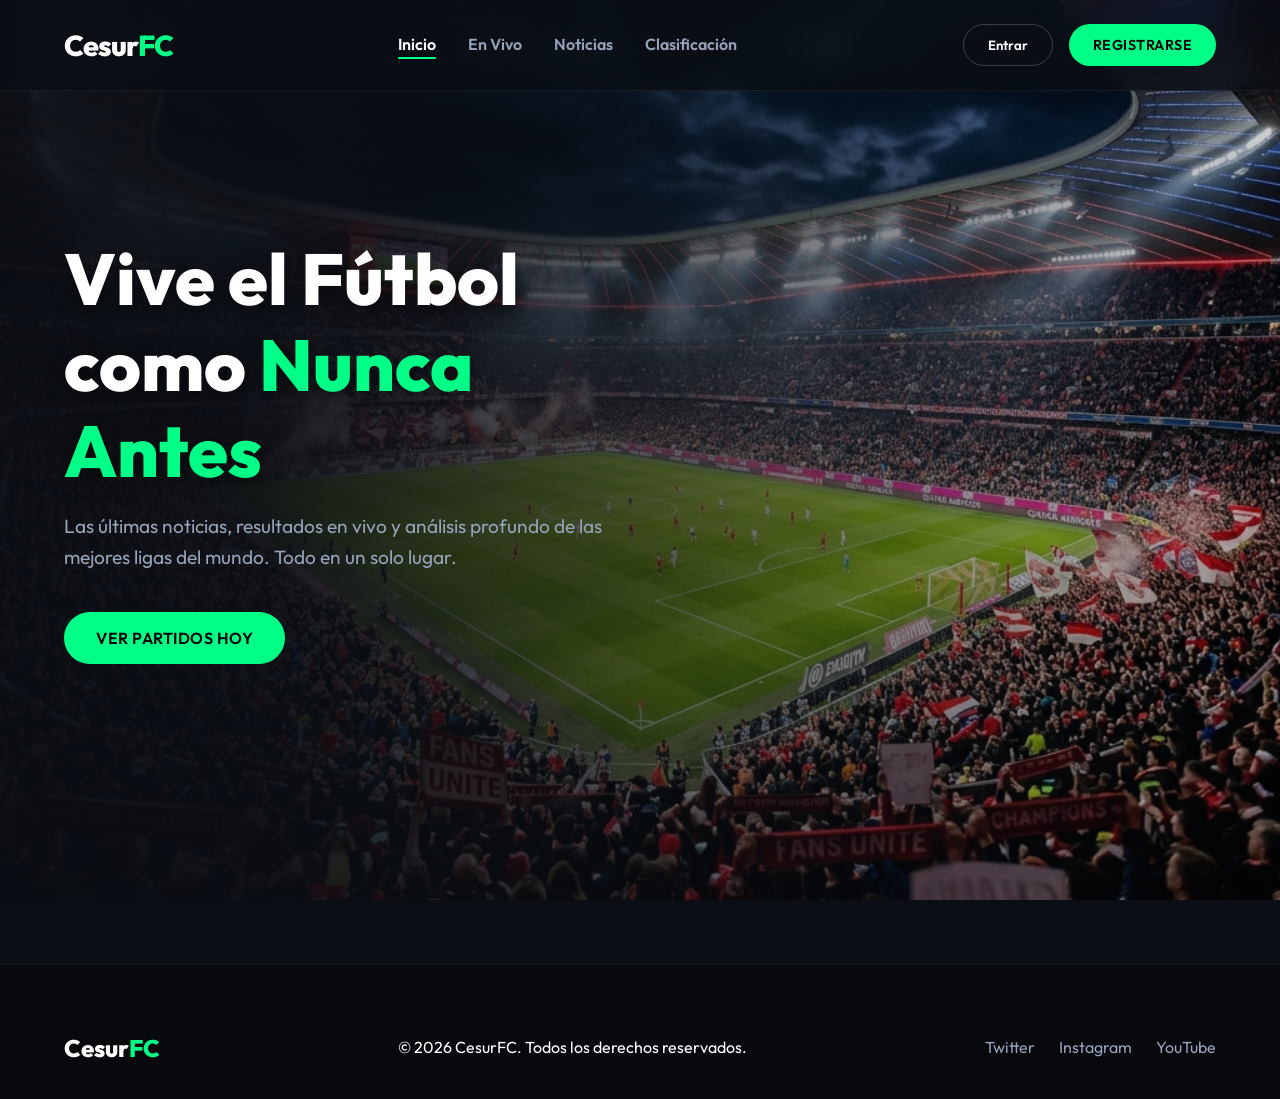
==== commit 99986bd2: "otros cambios" ====
--- a/index.html
+++ b/index.html
@@ -4,26 +4,32 @@
 <head>
     <meta charset="UTF-8">
     <meta name="viewport" content="width=device-width, initial-scale=1.0">
-    <title>NexGen Football | El Hub Definitivo</title>
+    <title>CesurFC</title>
     <!-- Fuentes de Google -->
     <link rel="preconnect" href="https://fonts.googleapis.com">
     <link rel="preconnect" href="https://fonts.gstatic.com" crossorigin>
     <link href="https://fonts.googleapis.com/css2?family=Outfit:wght@300;400;600;800&display=swap" rel="stylesheet">
-    <!-- Estilos CSS -->
-    <link rel="stylesheet" href="style.css">
+    <link rel="stylesheet" href="css/style.css">
 </head>
 
 <body>
     <header class="navbar">
         <div class="logo">
-            <h1>Cesur<span>FC</span></h1>
+            <a href="index.html" style="text-decoration: none; color: inherit;">
+                <h1>Cesur<span>FC</span></h1>
+            </a>
         </div>
-        <nav>
+        <div class="hamburger" onclick="toggleMenu()">
+            <span></span>
+            <span></span>
+            <span></span>
+        </div>
+        <nav id="nav-menu">
             <ul>
-                <li><a href="#home" class="active">Inicio</a></li>
-                <li><a href="#live">En Vivo</a></li>
-                <li><a href="#news">Noticias</a></li>
-                <li><a href="#standings">Clasificación</a></li>
+                <li><a href="index.html" class="active">Inicio</a></li>
+                <li><a href="envivo.html">En Vivo</a></li>
+                <li><a href="noticias.html">Noticias</a></li>
+                <li><a href="clasificacion.html">Clasificación</a></li>
             </ul>
         </nav>
         <div class="auth-buttons" id="auth-section">
@@ -33,272 +39,23 @@
     </header>
 
     <main>
-        <!-- Sección Principal (Hero) -->
+        <!-- Principal -->
         <section id="home" class="hero">
             <div class="hero-content">
                 <h2>Vive el Fútbol como <span class="highlight">Nunca Antes</span></h2>
                 <p>Las últimas noticias, resultados en vivo y análisis profundo de las mejores ligas del mundo. Todo en
                     un solo lugar.</p>
-                <button class="btn-primary btn-large">Ver Partidos Hoy</button>
+                <button class="btn-primary btn-large" onclick="window.location.href='envivo.html'">Ver Partidos
+                    Hoy</button>
             </div>
-            <!-- El fondo se maneja mediante CSS y la imagen generada stadium_hero.png -->
-        </section>
-
-        <!-- Marcadores en Vivo -->
-        <section id="live" class="section-container">
-            <div class="section-header">
-                <h3>Partidos <span class="highlight">En Vivo</span></h3>
-                <span class="live-indicator">● LIVE</span>
-            </div>
-            <div class="match-grid">
-                <!-- Tarjeta de Partido 1 -->
-                <div class="match-card" onclick="showMatchStats('madrid-city')">
-                    <div class="match-time">78'</div>
-                    <div class="teams">
-                        <div class="team">
-                            <span class="team-name">Real Madrid</span>
-                            <span class="score">2</span>
-                        </div>
-                        <div class="team">
-                            <span class="team-name">Manchester City</span>
-                            <span class="score">1</span>
-                        </div>
-                    </div>
-                    <div class="match-footer">Champions League - Semi Final</div>
-                </div>
-                <!-- Tarjeta de Partido 2 -->
-                <div class="match-card" onclick="showMatchStats('boca-river')">
-                    <div class="match-time">45'</div>
-                    <div class="teams">
-                        <div class="team">
-                            <span class="team-name">Boca Juniors</span>
-                            <span class="score">0</span>
-                        </div>
-                        <div class="team">
-                            <span class="team-name">River Plate</span>
-                            <span class="score">0</span>
-                        </div>
-                    </div>
-                    <div class="match-footer">Copa Libertadores</div>
-                </div>
-                <!-- Tarjeta de Partido 3 -->
-                <div class="match-card" onclick="showMatchStats('arsenal-chelsea')">
-                    <div class="match-time finished">FT</div>
-                    <div class="teams">
-                        <div class="team">
-                            <span class="team-name">Arsenal</span>
-                            <span class="score">3</span>
-                        </div>
-                        <div class="team">
-                            <span class="team-name">Chelsea</span>
-                            <span class="score">0</span>
-                        </div>
-                    </div>
-                    <div class="match-footer">Premier League</div>
-                </div>
-                <!-- Partidos Adicionales (Ocultos inicialmente) -->
-                <div class="match-card hidden-item" style="display: none;" onclick="showMatchStats('juventus-inter')">
-                    <div class="match-time">FT</div>
-                    <div class="teams">
-                        <div class="team">
-                            <span class="team-name">Juventus</span>
-                            <span class="score">1</span>
-                        </div>
-                        <div class="team">
-                            <span class="team-name">Inter</span>
-                            <span class="score">0</span>
-                        </div>
-                    </div>
-                    <div class="match-footer">Serie A</div>
-                </div>
-                <div class="match-card hidden-item" style="display: none;" onclick="showMatchStats('psg-lyon')">
-                    <div class="match-time">FT</div>
-                    <div class="teams">
-                        <div class="team">
-                            <span class="team-name">PSG</span>
-                            <span class="score">1</span>
-                        </div>
-                        <div class="team">
-                            <span class="team-name">Lyon</span>
-                            <span class="score">0</span>
-                        </div>
-                    </div>
-                    <div class="match-footer">Ligue 1</div>
-                </div>
-                <div class="match-card hidden-item" style="display: none;" onclick="showMatchStats('bayern-dortmund')">
-                    <div class="match-time">FT</div>
-                    <div class="teams">
-                        <div class="team">
-                            <span class="team-name">Bayern</span>
-                            <span class="score">2</span>
-                        </div>
-                        <div class="team">
-                            <span class="team-name">Dortmund</span>
-                            <span class="score">2</span>
-                        </div>
-                    </div>
-                    <div class="match-footer">Bundesliga</div>
-                </div>
-            </div>
-            <div style="text-align: center; margin-top: 3rem;">
-                <button class="btn-primary" onclick="toggleVisibility('live')">Ver más ligas</button>
-            </div>
-        </section>
-
-        <!-- Últimas Noticias -->
-        <section id="news" class="section-container">
-            <div class="section-header">
-                <h3>Últimas <span class="highlight">Noticias</span></h3>
-                <a href="javascript:void(0)" class="view-all" onclick="toggleVisibility('news')">Ver todas ></a>
-            </div>
-            <div class="news-grid">
-                <!-- Tarjeta de Noticia 1 -->
-                <div class="news-card" onclick="window.location.href='noticia.html';">
-                    <div class="news-img" style="background-image: url('./assets/player_action.png');"></div>
-                    <div class="news-content">
-                        <span class="tag">Fichajes</span>
-                        <h4>El mercado de verano rompe todos los récords</h4>
-                        <p>Los grandes clubes europeos preparan ofertas multimillonarias para la próxima temporada.</p>
-                    </div>
-                </div>
-                <!-- Tarjeta de Noticia 2 -->
-                <div class="news-card" onclick="window.location.href='noticia.html';">
-                    <div class="news-img" style="background-image: url('./assets/news_tactics.png');"></div>
-                    <div class="news-content">
-                        <span class="tag">Análisis</span>
-                        <h4>La evolución táctica del falso 9 moderno</h4>
-                        <p>Un repaso a cómo los entrenadores están adaptando este rol histórico al fútbol de alta
-                            presión.</p>
-                    </div>
-                </div>
-                <!-- Tarjeta de Noticia 3 -->
-                <div class="news-card" onclick="window.location.href='noticia.html';">
-                    <div class="news-img" style="background-image: url('./assets/stadium_hero.png');"></div>
-                    <div class="news-content">
-                        <span class="tag">Mundial</span>
-                        <h4>Anuncian las nuevas sedes para el próximo campeonato</h4>
-                        <p>FIFA confirma los estadios que albergarán la gran final en un evento histórico.</p>
-                    </div>
-                </div>
-                <!-- Noticias Adicionales (Ocultas inicialmente) -->
-                <div class="news-card hidden-item-news" style="display: none;"
-                    onclick="window.location.href='noticia.html';">
-                    <div class="news-img" style="background-image: url('./assets/news_trophy.png');"></div>
-                    <div class="news-content">
-                        <span class="tag">Premios</span>
-                        <h4>Gala del Balón de Oro 2026</h4>
-                        <p>Descubre quiénes son los máximos favoritos para llevarse el galardón este año tras una
-                            temporada intensa.</p>
-                    </div>
-                </div>
-                <div class="news-card hidden-item-news" style="display: none;"
-                    onclick="window.location.href='noticia.html';">
-                    <div class="news-img" style="background-image: url('./assets/news_ball.png');"></div>
-                    <div class="news-content">
-                        <span class="tag">Lesiones</span>
-                        <h4>Baja sensible para el líder de la liga</h4>
-                        <p>Su estrella estará fuera por tres meses debido a una lesión de rodilla en el último
-                            encuentro.</p>
-                    </div>
-                </div>
-            </div>
-        </section>
-
-        <!-- Clasificación -->
-        <section id="standings" class="section-container">
-            <div class="section-header">
-                <h3>Tabla de <span class="highlight">Clasificación</span></h3>
-                <select class="league-selector" onchange="changeLeague(this.value)">
-                    <option value="laliga">La Liga</option>
-                    <option value="premier">Premier League</option>
-                    <option value="seriea">Serie A</option>
-                </select>
-            </div>
-            <div class="table-responsive">
-                <table class="standings-table">
-                    <thead>
-                        <tr>
-                            <th>Pos</th>
-                            <th>Club</th>
-                            <th>PJ</th>
-                            <th>G</th>
-                            <th>E</th>
-                            <th>P</th>
-                            <th>DG</th>
-                            <th>Pts</th>
-                        </tr>
-                    </thead>
-                    <tbody id="standings-body" style="transition: opacity 0.3s ease;">
-                        <tr class="champions">
-                            <td>1</td>
-                            <td class="club-cell"><div class="club-color" style="background: #FFF;"></div> Real Madrid</td>
-                            <td>38</td>
-                            <td>29</td>
-                            <td>8</td>
-                            <td>1</td>
-                            <td>+61</td>
-                            <td><strong>95</strong></td>
-                        </tr>
-                        <tr class="champions">
-                            <td>2</td>
-                            <td class="club-cell"><div class="club-color" style="background: #A50044;"></div> Barcelona</td>
-                            <td>38</td>
-                            <td>26</td>
-                            <td>7</td>
-                            <td>5</td>
-                            <td>+35</td>
-                            <td><strong>85</strong></td>
-                        </tr>
-                        <tr class="champions">
-                            <td>3</td>
-                            <td class="club-cell"><div class="club-color" style="background: #ED1C24;"></div> Girona FC</td>
-                            <td>38</td>
-                            <td>25</td>
-                            <td>6</td>
-                            <td>7</td>
-                            <td>+39</td>
-                            <td><strong>81</strong></td>
-                        </tr>
-                        <tr class="champions">
-                            <td>4</td>
-                            <td class="club-cell"><div class="club-color" style="background: #CB3524;"></div> Atlético Madrid</td>
-                            <td>38</td>
-                            <td>24</td>
-                            <td>4</td>
-                            <td>10</td>
-                            <td>+27</td>
-                            <td><strong>76</strong></td>
-                        </tr>
-                        <tr class="europa">
-                            <td>5</td>
-                            <td class="club-cell"><div class="club-color" style="background: #000000;"></div> Athletic Club</td>
-                            <td>38</td>
-                            <td>19</td>
-                            <td>11</td>
-                            <td>8</td>
-                            <td>+24</td>
-                            <td><strong>68</strong></td>
-                        </tr>
-                        <tr>
-                            <td>6</td>
-                            <td class="club-cell"><div class="club-color" style="background: #008751;"></div> Real Betis</td>
-                            <td>38</td>
-                            <td>14</td>
-                            <td>15</td>
-                            <td>9</td>
-                            <td>+3</td>
-                            <td><strong>57</strong></td>
-                        </tr>
-                    </tbody>
-                </table>
-            </div>
+            <!-- El fondo se maneja mediante CSS y la imagen generada  -->
         </section>
     </main>
 
     <footer>
         <div class="footer-content">
-            <div class="footer-logo">NexGen<span>FC</span></div>
-            <p>&copy; 2026 NexGen Football. Todos los derechos reservados.</p>
+            <div class="footer-logo">Cesur<span>FC</span></div>
+            <p>&copy; 2026 CesurFC. Todos los derechos reservados.</p>
             <div class="social-links">
                 <a href="#">Twitter</a>
                 <a href="#">Instagram</a>
@@ -308,136 +65,14 @@
     </footer>
 
     <script>
-        function toggleVisibility(sectionId) {
-            if (sectionId === 'live') {
-                const hiddenItems = document.querySelectorAll('#live .hidden-item');
-                const btn = document.querySelector('#live .btn-primary');
-                hiddenItems.forEach(item => {
-                    item.style.display = item.style.display === 'none' ? 'block' : 'none';
-                });
-                if (btn) {
-                    btn.textContent = btn.textContent === 'Ver más ligas' ? 'Ver menos' : 'Ver más ligas';
-                }
-            } else if (sectionId === 'news') {
-                const hiddenItems = document.querySelectorAll('#news .hidden-item-news');
-                const btn = document.querySelector('#news .view-all');
-                hiddenItems.forEach(item => {
-                    item.style.display = item.style.display === 'none' ? 'block' : 'none';
-                });
-                if (btn) {
-                    btn.textContent = btn.textContent === 'Ver todas >' ? 'Ver menos >' : 'Ver todas >';
-                }
-            }
+        function toggleMenu() {
+            document.getElementById('nav-menu').classList.toggle('open');
         }
 
-        const leagueData = {
-            laliga: `
-                        <tr class="champions">
-                            <td>1</td>
-                            <td class="club-cell"><div class="club-color" style="background: #FFF;"></div> Real Madrid</td>
-                            <td>38</td><td>29</td><td>8</td><td>1</td><td>+61</td><td><strong>95</strong></td>
-                        </tr>
-                        <tr class="champions">
-                            <td>2</td>
-                            <td class="club-cell"><div class="club-color" style="background: #A50044;"></div> Barcelona</td>
-                            <td>38</td><td>26</td><td>7</td><td>5</td><td>+35</td><td><strong>85</strong></td>
-                        </tr>
-                        <tr class="champions">
-                            <td>3</td>
-                            <td class="club-cell"><div class="club-color" style="background: #ED1C24;"></div> Girona FC</td>
-                            <td>38</td><td>25</td><td>6</td><td>7</td><td>+39</td><td><strong>81</strong></td>
-                        </tr>
-                        <tr class="champions">
-                            <td>4</td>
-                            <td class="club-cell"><div class="club-color" style="background: #CB3524;"></div> Atlético Madrid</td>
-                            <td>38</td><td>24</td><td>4</td><td>10</td><td>+27</td><td><strong>76</strong></td>
-                        </tr>
-                        <tr class="europa">
-                            <td>5</td>
-                            <td class="club-cell"><div class="club-color" style="background: #000000;"></div> Athletic Club</td>
-                            <td>38</td><td>19</td><td>11</td><td>8</td><td>+24</td><td><strong>68</strong></td>
-                        </tr>
-                        <tr>
-                            <td>6</td>
-                            <td class="club-cell"><div class="club-color" style="background: #008751;"></div> Real Betis</td>
-                            <td>38</td><td>14</td><td>15</td><td>9</td><td>+3</td><td><strong>57</strong></td>
-                        </tr>`,
-            premier: `
-                        <tr class="champions">
-                            <td>1</td>
-                            <td class="club-cell"><div class="club-color" style="background: #6CABDD;"></div> Manchester City</td>
-                            <td>38</td><td>28</td><td>7</td><td>3</td><td>+62</td><td><strong>91</strong></td>
-                        </tr>
-                        <tr class="champions">
-                            <td>2</td>
-                            <td class="club-cell"><div class="club-color" style="background: #EF0107;"></div> Arsenal</td>
-                            <td>38</td><td>28</td><td>5</td><td>5</td><td>+62</td><td><strong>89</strong></td>
-                        </tr>
-                        <tr class="champions">
-                            <td>3</td>
-                            <td class="club-cell"><div class="club-color" style="background: #C8102E;"></div> Liverpool</td>
-                            <td>38</td><td>24</td><td>10</td><td>4</td><td>+45</td><td><strong>82</strong></td>
-                        </tr>
-                        <tr class="champions">
-                            <td>4</td>
-                            <td class="club-cell"><div class="club-color" style="background: #8A1538;"></div> Aston Villa</td>
-                            <td>38</td><td>20</td><td>8</td><td>10</td><td>+15</td><td><strong>68</strong></td>
-                        </tr>
-                        <tr class="europa">
-                            <td>5</td>
-                            <td class="club-cell"><div class="club-color" style="background: #112526;"></div> Tottenham</td>
-                            <td>38</td><td>20</td><td>6</td><td>12</td><td>+13</td><td><strong>66</strong></td>
-                        </tr>
-                        <tr>
-                            <td>6</td>
-                            <td class="club-cell"><div class="club-color" style="background: #034694;"></div> Chelsea</td>
-                            <td>38</td><td>18</td><td>9</td><td>11</td><td>+14</td><td><strong>63</strong></td>
-                        </tr>`,
-            seriea: `
-                        <tr class="champions">
-                            <td>1</td>
-                            <td class="club-cell"><div class="club-color" style="background: #001C58;"></div> Inter Milan</td>
-                            <td>38</td><td>29</td><td>7</td><td>2</td><td>+67</td><td><strong>94</strong></td>
-                        </tr>
-                        <tr class="champions">
-                            <td>2</td>
-                            <td class="club-cell"><div class="club-color" style="background: #FB090B;"></div> AC Milan</td>
-                            <td>38</td><td>22</td><td>9</td><td>7</td><td>+27</td><td><strong>75</strong></td>
-                        </tr>
-                        <tr class="champions">
-                            <td>3</td>
-                            <td class="club-cell"><div class="club-color" style="background: #000000;"></div> Juventus</td>
-                            <td>38</td><td>19</td><td>14</td><td>5</td><td>+23</td><td><strong>71</strong></td>
-                        </tr>
-                        <tr class="champions">
-                            <td>4</td>
-                            <td class="club-cell"><div class="club-color" style="background: #11214D;"></div> Atalanta</td>
-                            <td>38</td><td>21</td><td>6</td><td>11</td><td>+30</td><td><strong>69</strong></td>
-                        </tr>
-                        <tr class="europa">
-                            <td>5</td>
-                            <td class="club-cell"><div class="club-color" style="background: #B6282F;"></div> Bologna</td>
-                            <td>38</td><td>18</td><td>14</td><td>6</td><td>+22</td><td><strong>68</strong></td>
-                        </tr>
-                        <tr>
-                            <td>6</td>
-                            <td class="club-cell"><div class="club-color" style="background: #811331;"></div> Roma</td>
-                            <td>38</td><td>18</td><td>9</td><td>11</td><td>+19</td><td><strong>63</strong></td>
-                        </tr>`
-        };
-
-        function changeLeague(league) {
-            const tbody = document.getElementById('standings-body');
-            tbody.style.opacity = 0;
-            setTimeout(() => {
-                tbody.innerHTML = leagueData[league];
-                tbody.style.opacity = 1;
-            }, 300);
-        }
-        // --- Modals & Auth ---
+        // ---autenticación  ---
         function openModal(id) { document.getElementById(id).classList.add('active'); }
         function closeModal(id) { document.getElementById(id).classList.remove('active'); }
-        
+
         function checkAuth() {
             const user = localStorage.getItem('nexgenUser');
             const authSection = document.getElementById('auth-section');
@@ -472,52 +107,10 @@
             checkAuth();
         }
 
-        // Inicializar interfaz de autenticación
         window.onload = checkAuth;
-
-        // --- Estadísticas Partidos en Vivo ---
-        const matchStatsData = {
-            'madrid-city': { t1: 'Real Madrid', t2: 'Man City', s: '2 - 1', time: "78'", pos: [45, 55], shots: [12, 16], fouls: [8, 10] },
-            'boca-river': { t1: 'Boca Juniors', t2: 'River Plate', s: '0 - 0', time: "45'", pos: [52, 48], shots: [5, 4], fouls: [14, 12] },
-            'arsenal-chelsea': { t1: 'Arsenal', t2: 'Chelsea', s: '3 - 0', time: "FT", pos: [60, 40], shots: [18, 6], fouls: [6, 9] },
-            'juventus-inter': { t1: 'Juventus', t2: 'Inter', s: '1 - 0', time: "FT", pos: [55, 45], shots: [14, 7], fouls: [10, 12] },
-            'psg-lyon': { t1: 'PSG', t2: 'Lyon', s: '1 - 0', time: "FT", pos: [55, 45], shots: [14, 7], fouls: [10, 12] },
-            'bayern-dortmund': { t1: 'Bayern', t2: 'Dortmund', s: '2 - 2', time: "FT", pos: [60, 40], shots: [18, 6], fouls: [6, 9] }
-        };
-
-        function showMatchStats(matchId) {
-            const data = matchStatsData[matchId];
-            if (!data) return;
-            
-            document.getElementById('statTeam1').textContent = data.t1;
-            document.getElementById('statTeam2').textContent = data.t2;
-            document.getElementById('statScore').textContent = data.s;
-            document.getElementById('statTime').textContent = data.time;
-            
-            const statsBody = document.getElementById('statsBody');
-            statsBody.innerHTML = `
-                <div class="stat-row">
-                    <div class="stat-labels"><span>${data.pos[0]}%</span><span>Posesión</span><span>${data.pos[1]}%</span></div>
-                    <div class="stat-bar-container"><div class="stat-bar-left" style="width:${data.pos[0]}%"></div><div class="stat-bar-right" style="width:${data.pos[1]}%"></div></div>
-                </div>
-                <div class="stat-row">
-                    <div class="stat-labels"><span>${data.shots[0]}</span><span>Tiros a Puerta</span><span>${data.shots[1]}</span></div>
-                    <div class="stat-bar-container"><div class="stat-bar-left" style="width:${(data.shots[0]/(data.shots[0]+data.shots[1]))*100}%"></div><div class="stat-bar-right" style="width:${(data.shots[1]/(data.shots[0]+data.shots[1]))*100}%"></div></div>
-                </div>
-                <div class="stat-row">
-                    <div class="stat-labels"><span>${data.fouls[0]}</span><span>Faltas</span><span>${data.fouls[1]}</span></div>
-                    <div class="stat-bar-container"><div class="stat-bar-left" style="width:${(data.fouls[0]/(data.fouls[0]+data.fouls[1]))*100}%"></div><div class="stat-bar-right" style="width:${(data.fouls[1]/(data.fouls[0]+data.fouls[1]))*100}%"></div></div>
-                </div>
-            `;
-            openModal('statsModal');
-        }
     </script>
 
-    <!-- ========================= -->
-    <!-- MODALES HTML              -->
-    <!-- ========================= -->
-
-    <!-- Modal: Inicio de sesión -->
+    <!--Inicio de sesion-->
     <div id="loginModal" class="modal">
         <div class="modal-content">
             <span class="close-btn" onclick="closeModal('loginModal')">&times;</span>
@@ -536,7 +129,7 @@
         </div>
     </div>
 
-    <!-- Modal: Registrarse -->
+    <!-- Registrarse -->
     <div id="registerModal" class="modal">
         <div class="modal-content">
             <span class="close-btn" onclick="closeModal('registerModal')">&times;</span>
@@ -558,18 +151,6 @@
             </form>
         </div>
     </div>
-
-    <!-- Modal: Estadísticas del Partido -->
-    <div id="statsModal" class="modal">
-        <div class="modal-content" style="max-width: 600px;">
-            <span class="close-btn" onclick="closeModal('statsModal')">&times;</span>
-            <div id="statsHeader" style="text-align: center; margin-bottom: 2rem;">
-                <h3 style="font-size: 2rem; margin-bottom: 0.5rem;"><span id="statTeam1">Eq1</span> <span class="highlight" id="statScore">0 - 0</span> <span id="statTeam2">Eq2</span></h3>
-                <p style="color: var(--danger); font-weight: 800;" id="statTime">78'</p>
-            </div>
-            <div id="statsBody"></div>
-        </div>
-    </div>
 </body>
 
 </html>
--- a/css/style.css
+++ b/css/style.css
@@ -0,0 +1,656 @@
+/* --- Variables CSS y Sistema de Diseño --- */
+:root {
+    --bg-main: #0B0E14;
+    --bg-card: #151A22;
+    --bg-card-hover: #1C222C;
+    --text-primary: #FFFFFF;
+    --text-secondary: #94A3B8;
+    --accent: #00FF87;
+    /* Verde Neón */
+    --accent-hover: #00E075;
+    --danger: #FF3366;
+    /* Para los marcadores en vivo */
+    --font-main: 'Outfit', sans-serif;
+    --transition-speed: 0.3s;
+}
+
+/* --- Reseteo Base --- */
+* {
+    margin: 0;
+    padding: 0;
+    box-sizing: border-box;
+}
+
+body {
+    background-color: var(--bg-main);
+    color: var(--text-primary);
+    font-family: var(--font-main);
+    line-height: 1.6;
+    overflow-x: hidden;
+}
+
+a {
+    text-decoration: none;
+    color: inherit;
+}
+
+ul {
+    list-style: none;
+}
+
+/* --- Tipografía --- */
+h1,
+h2,
+h3,
+h4 {
+    font-weight: 800;
+    line-height: 1.2;
+}
+
+.highlight {
+    color: var(--accent);
+}
+
+/* --- Botones --- */
+.btn-primary {
+    background-color: var(--accent);
+    color: #000;
+    border: none;
+    padding: 0.75rem 1.5rem;
+    border-radius: 50px;
+    font-family: var(--font-main);
+    font-weight: 600;
+    cursor: pointer;
+    transition: all var(--transition-speed) ease;
+    text-transform: uppercase;
+    letter-spacing: 0.5px;
+    font-size: 0.9rem;
+}
+
+.btn-primary:hover {
+    background-color: var(--accent-hover);
+    transform: translateY(-2px);
+    box-shadow: 0 4px 15px rgba(0, 255, 135, 0.4);
+}
+
+.btn-large {
+    padding: 1rem 2rem;
+    font-size: 1rem;
+}
+
+/* --- Navegación --- */
+.navbar {
+    display: flex;
+    justify-content: space-between;
+    align-items: center;
+    padding: 1.5rem 5%;
+    background: rgba(11, 14, 20, 0.8);
+    backdrop-filter: blur(10px);
+    -webkit-backdrop-filter: blur(10px);
+    position: fixed;
+    top: 0;
+    width: 100%;
+    z-index: 1000;
+    border-bottom: 1px solid rgba(255, 255, 255, 0.05);
+}
+
+.logo h1 {
+    font-size: 1.8rem;
+    letter-spacing: -1px;
+}
+
+.logo span {
+    color: var(--accent);
+}
+
+.navbar nav ul {
+    display: flex;
+    gap: 2rem;
+}
+
+.navbar nav ul li a {
+    font-weight: 600;
+    color: var(--text-secondary);
+    transition: color var(--transition-speed);
+    font-size: 1rem;
+    position: relative;
+}
+
+.navbar nav ul li a:hover,
+.navbar nav ul li a.active {
+    color: var(--text-primary);
+}
+
+.navbar nav ul li a.active::after {
+    content: '';
+    position: absolute;
+    bottom: -5px;
+    left: 0;
+    width: 100%;
+    height: 2px;
+    background-color: var(--accent);
+    border-radius: 2px;
+}
+
+/* --- Principal --- */
+.hero {
+    height: 100vh;
+    display: flex;
+    align-items: center;
+    padding: 0 5%;
+    position: relative;
+    background-image: linear-gradient(to right, rgba(11, 14, 20, 0.95) 20%, rgba(11, 14, 20, 0.2) 100%), url('../img/stadium_hero.png');
+    background-size: cover;
+    background-position: center;
+}
+
+.hero-content {
+    max-width: 600px;
+    z-index: 2;
+    animation: fadeUp 1s ease-out;
+}
+
+.hero-content h2 {
+    font-size: 4.5rem;
+    margin-bottom: 1rem;
+    text-shadow: 0 4px 20px rgba(0, 0, 0, 0.5);
+}
+
+.hero-content p {
+    font-size: 1.2rem;
+    color: var(--text-secondary);
+    margin-bottom: 2.5rem;
+}
+
+/* --- Diseño de Sección --- */
+.section-container {
+    padding: 5rem 5%;
+}
+
+.section-header {
+    display: flex;
+    justify-content: space-between;
+    align-items: flex-end;
+    margin-bottom: 3rem;
+}
+
+.section-header h3 {
+    font-size: 2.5rem;
+}
+
+.live-indicator {
+    color: var(--danger);
+    font-weight: 800;
+    letter-spacing: 1px;
+    animation: blink 2s infinite;
+}
+
+.view-all {
+    color: var(--text-secondary);
+    font-weight: 600;
+    transition: color var(--transition-speed);
+}
+
+.view-all:hover {
+    color: var(--accent);
+}
+
+/* --- Tarjetas de Partidos --- */
+.match-grid {
+    display: grid;
+    grid-template-columns: repeat(auto-fit, minmax(300px, 1fr));
+    gap: 2rem;
+}
+
+.match-card {
+    background-color: var(--bg-card);
+    border-radius: 16px;
+    padding: 1.5rem;
+    border: 1px solid rgba(255, 255, 255, 0.03);
+    transition: transform var(--transition-speed), background-color var(--transition-speed);
+    cursor: pointer;
+    position: relative;
+    overflow: hidden;
+}
+
+.match-card:hover {
+    transform: translateY(-5px);
+    background-color: var(--bg-card-hover);
+    border-color: rgba(0, 255, 135, 0.2);
+}
+
+.match-time {
+    color: var(--danger);
+    font-weight: 800;
+    margin-bottom: 1rem;
+    font-size: 0.9rem;
+}
+
+.match-time.finished {
+    color: var(--text-secondary);
+}
+
+.teams {
+    display: flex;
+    flex-direction: column;
+    gap: 0.8rem;
+}
+
+.team {
+    display: flex;
+    justify-content: space-between;
+    align-items: center;
+}
+
+.team-name {
+    font-weight: 600;
+    font-size: 1.2rem;
+}
+
+.score {
+    font-weight: 800;
+    font-size: 1.4rem;
+    color: var(--text-primary);
+}
+
+.match-footer {
+    margin-top: 1.5rem;
+    padding-top: 1rem;
+    border-top: 1px solid rgba(255, 255, 255, 0.05);
+    color: var(--text-secondary);
+    font-size: 0.85rem;
+    text-transform: uppercase;
+    letter-spacing: 0.5px;
+}
+
+/* --- Tarjetas de Noticias --- */
+.news-grid {
+    display: grid;
+    grid-template-columns: repeat(auto-fit, minmax(350px, 1fr));
+    gap: 2rem;
+}
+
+.news-card {
+    background-color: var(--bg-card);
+    border-radius: 16px;
+    overflow: hidden;
+    transition: transform var(--transition-speed);
+    cursor: pointer;
+}
+
+.news-card:hover {
+    transform: translateY(-5px);
+}
+
+.news-img {
+    width: 100%;
+    height: 220px;
+    object-fit: cover;
+    display: block;
+    transition: transform 0.5s ease;
+}
+
+.news-card:hover .news-img {
+    transform: scale(1.05);
+}
+
+.placeholder-1 {
+    background-image: linear-gradient(45deg, #1A2980, #26D0CE);
+}
+
+.placeholder-2 {
+    background-image: linear-gradient(45deg, #FF416C, #FF4B2B);
+}
+
+.news-content {
+    padding: 1.5rem;
+    position: relative;
+    background-color: var(--bg-card);
+    /* Para cubrir la superposición de imágenes al escalar */
+}
+
+.tag {
+    background-color: rgba(0, 255, 135, 0.1);
+    color: var(--accent);
+    padding: 0.3rem 0.8rem;
+    border-radius: 50px;
+    font-size: 0.8rem;
+    font-weight: 600;
+    text-transform: uppercase;
+    display: inline-block;
+    margin-bottom: 1rem;
+}
+
+.news-content h4 {
+    font-size: 1.4rem;
+    margin-bottom: 0.8rem;
+}
+
+.news-content p {
+    color: var(--text-secondary);
+    font-size: 0.95rem;
+}
+
+/* --- Tabla de Clasificación --- */
+.league-selector {
+    background-color: var(--bg-card);
+    color: var(--text-primary);
+    border: 1px solid rgba(255, 255, 255, 0.1);
+    padding: 0.5rem 1rem;
+    border-radius: 8px;
+    font-family: var(--font-main);
+    font-size: 1rem;
+    outline: none;
+    cursor: pointer;
+}
+
+.table-responsive {
+    overflow-x: auto;
+    background-color: var(--bg-card);
+    border-radius: 16px;
+    border: 1px solid rgba(255, 255, 255, 0.05);
+}
+
+.standings-table {
+    width: 100%;
+    border-collapse: collapse;
+    text-align: center;
+}
+
+.standings-table th,
+.standings-table td {
+    padding: 1.2rem 1rem;
+    border-bottom: 1px solid rgba(255, 255, 255, 0.05);
+}
+
+.standings-table th {
+    color: var(--text-secondary);
+    font-weight: 600;
+    text-transform: uppercase;
+    font-size: 0.85rem;
+    letter-spacing: 1px;
+}
+
+.standings-table tbody tr {
+    transition: background-color var(--transition-speed);
+}
+
+.standings-table tbody tr:hover {
+    background-color: rgba(255, 255, 255, 0.02);
+}
+
+.standings-table tbody tr:last-child td {
+    border-bottom: none;
+}
+
+.club-cell {
+    text-align: left;
+    font-weight: 600;
+    display: flex;
+    align-items: center;
+    gap: 0.8rem;
+}
+
+.club-color {
+    width: 12px;
+    height: 12px;
+    border-radius: 50%;
+}
+
+.champions td:first-child {
+    border-left: 4px solid var(--accent);
+}
+
+.europa td:first-child {
+    border-left: 4px solid #FF9800;
+}
+
+.relegation td:first-child {
+    border-left: 4px solid var(--danger);
+}
+
+/* --- Pie de Página --- */
+footer {
+    background-color: #07090D;
+    padding: 4rem 5% 2rem;
+    margin-top: 4rem;
+    border-top: 1px solid rgba(255, 255, 255, 0.05);
+}
+
+.footer-content {
+    display: flex;
+    justify-content: space-between;
+    align-items: center;
+    flex-wrap: wrap;
+    gap: 2rem;
+}
+
+.footer-logo {
+    font-size: 1.5rem;
+    font-weight: 800;
+}
+
+.footer-logo span {
+    color: var(--accent);
+}
+
+.social-links {
+    display: flex;
+    gap: 1.5rem;
+}
+
+.social-links a {
+    color: var(--text-secondary);
+    transition: color var(--transition-speed);
+}
+
+.social-links a:hover {
+    color: var(--accent);
+}
+
+/* --- Modals y Formularios --- */
+.modal {
+    display: none;
+    position: fixed;
+    z-index: 2000;
+    left: 0;
+    top: 0;
+    width: 100%;
+    height: 100%;
+    background-color: rgba(0, 0, 0, 0.8);
+    backdrop-filter: blur(5px);
+    align-items: center;
+    justify-content: center;
+}
+
+.modal.active {
+    display: flex;
+}
+
+.modal-content {
+    background-color: var(--bg-card);
+    padding: 2.5rem;
+    border-radius: 16px;
+    width: 90%;
+    max-width: 450px;
+    border: 1px solid rgba(255, 255, 255, 0.05);
+    position: relative;
+    animation: fadeUp 0.3s ease;
+}
+
+.close-btn {
+    position: absolute;
+    top: 1.5rem;
+    right: 1.5rem;
+    font-size: 1.5rem;
+    cursor: pointer;
+    color: var(--text-secondary);
+    transition: color var(--transition-speed);
+}
+
+.close-btn:hover {
+    color: var(--accent);
+}
+
+.form-group {
+    margin-bottom: 1.5rem;
+}
+
+.form-group label {
+    display: block;
+    margin-bottom: 0.5rem;
+    font-weight: 600;
+    color: var(--text-secondary);
+}
+
+.form-group input {
+    width: 100%;
+    padding: 0.8rem 1rem;
+    border-radius: 8px;
+    border: 1px solid rgba(255, 255, 255, 0.1);
+    background-color: #0B0E14;
+    color: var(--text-primary);
+    font-family: var(--font-main);
+    outline: none;
+}
+
+.form-group input:focus {
+    border-color: var(--accent);
+}
+
+.btn-secondary {
+    background: transparent;
+    color: var(--text-primary);
+    border: 1px solid rgba(255, 255, 255, 0.2);
+    padding: 0.75rem 1.5rem;
+    border-radius: 50px;
+    font-family: var(--font-main);
+    font-weight: 600;
+    cursor: pointer;
+    transition: all var(--transition-speed) ease;
+}
+
+.btn-secondary:hover {
+    border-color: var(--accent);
+    color: var(--accent);
+}
+
+.auth-buttons {
+    display: flex;
+    align-items: center;
+    gap: 1rem;
+}
+
+/* --- Barras de Estadisticas --- */
+.stat-row {
+    margin-bottom: 1.5rem;
+}
+
+.stat-labels {
+    display: flex;
+    justify-content: space-between;
+    margin-bottom: 0.5rem;
+    font-weight: 600;
+    font-size: 0.9rem;
+}
+
+.stat-bar-container {
+    height: 8px;
+    background-color: rgba(255, 255, 255, 0.1);
+    border-radius: 4px;
+    display: flex;
+    overflow: hidden;
+}
+
+.stat-bar-left {
+    background-color: var(--text-primary);
+    height: 100%;
+}
+
+.stat-bar-right {
+    background-color: var(--accent);
+    height: 100%;
+}
+
+/* --- Animaciones --- */
+@keyframes fadeUp {
+    from {
+        opacity: 0;
+        transform: translateY(30px);
+    }
+
+    to {
+        opacity: 1;
+        transform: translateY(0);
+    }
+}
+
+@keyframes blink {
+
+    0%,
+    100% {
+        opacity: 1;
+    }
+
+    50% {
+        opacity: 0.3;
+    }
+}
+
+/* --- Menú Hamburguesa --- */
+.hamburger {
+    display: none;
+    flex-direction: column;
+    gap: 5px;
+    cursor: pointer;
+}
+
+.hamburger span {
+    width: 25px;
+    height: 3px;
+    background-color: var(--text-primary);
+    transition: all 0.3s;
+}
+
+/* --- Diseño Adaptable (Responsive) --- */
+@media (max-width: 768px) {
+    .hero-content h2 {
+        font-size: 3rem;
+    }
+
+    .hamburger {
+        display: flex;
+    }
+
+    .navbar nav {
+        display: flex;
+        position: absolute;
+        top: 100%;
+        left: 0;
+        width: 100%;
+        background: rgba(11, 14, 20, 0.95);
+        flex-direction: column;
+        align-items: center;
+        padding: 0;
+        max-height: 0;
+        overflow: hidden;
+        transition: max-height 0.4s ease-out, padding 0.4s ease-out;
+    }
+
+    .navbar nav.open {
+        max-height: 300px;
+        padding: 2rem 0;
+    }
+
+    .navbar nav ul {
+        flex-direction: column;
+        align-items: center;
+        gap: 1.5rem;
+    }
+
+    .section-header {
+        flex-direction: column;
+        align-items: flex-start;
+        gap: 1rem;
+    }
+}
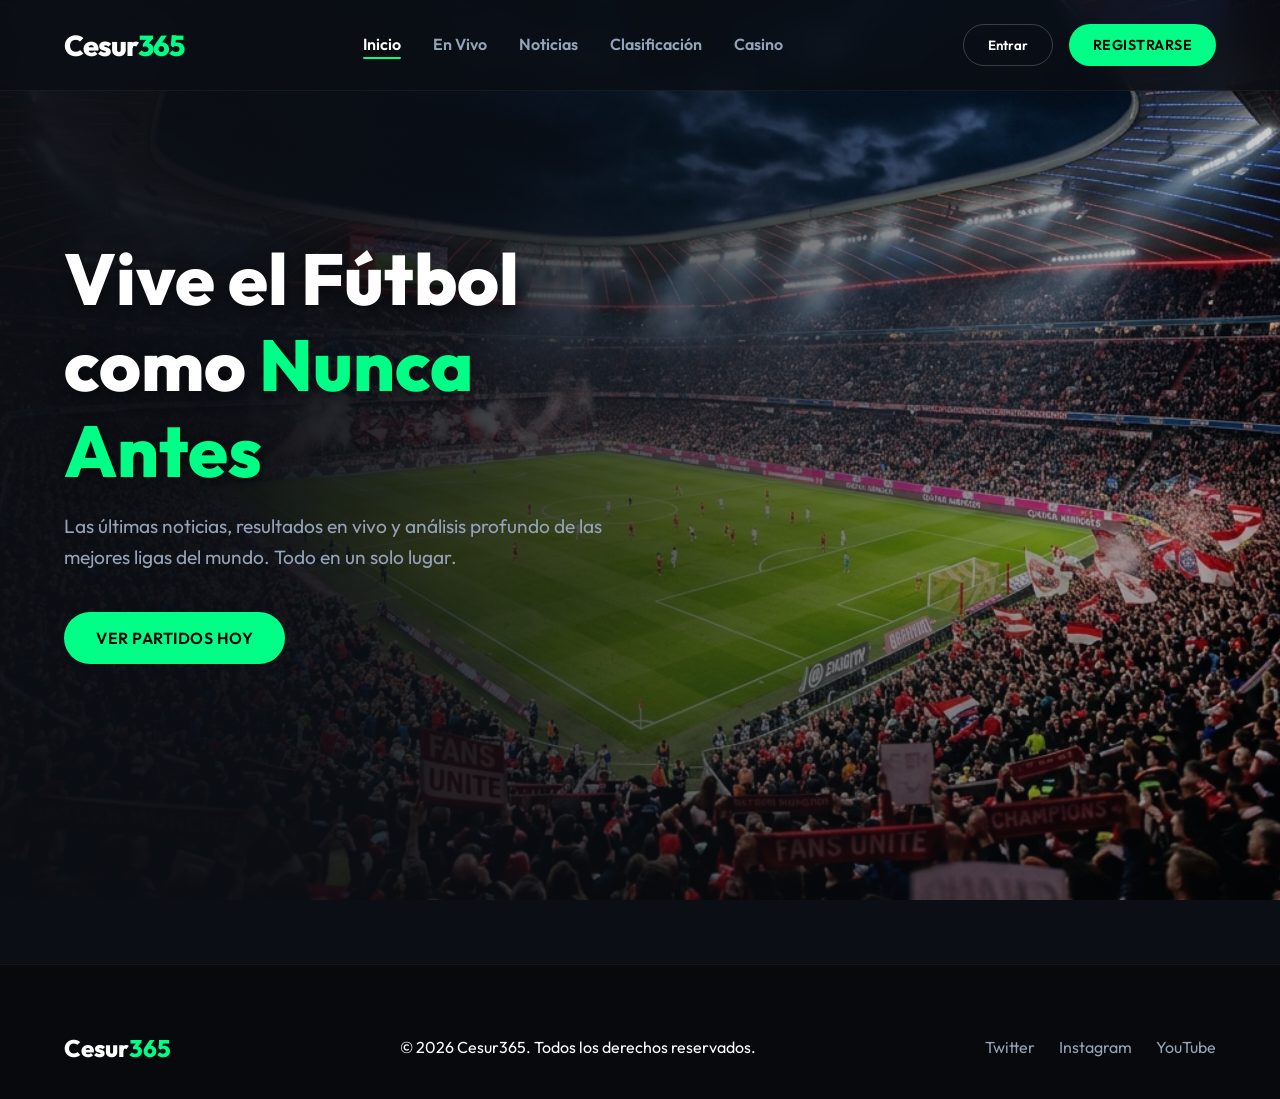
==== commit a4565927: "añado casino" ====
--- a/index.html
+++ b/index.html
@@ -4,7 +4,7 @@
 <head>
     <meta charset="UTF-8">
     <meta name="viewport" content="width=device-width, initial-scale=1.0">
-    <title>CesurFC</title>
+    <title>Cesur365</title>
     <!-- Fuentes de Google -->
     <link rel="preconnect" href="https://fonts.googleapis.com">
     <link rel="preconnect" href="https://fonts.gstatic.com" crossorigin>
@@ -16,7 +16,7 @@
     <header class="navbar">
         <div class="logo">
             <a href="index.html" style="text-decoration: none; color: inherit;">
-                <h1>Cesur<span>FC</span></h1>
+                <h1>Cesur<span>365</span></h1>
             </a>
         </div>
         <div class="hamburger" onclick="toggleMenu()">
@@ -30,6 +30,7 @@
                 <li><a href="envivo.html">En Vivo</a></li>
                 <li><a href="noticias.html">Noticias</a></li>
                 <li><a href="clasificacion.html">Clasificación</a></li>
+                <li><a href="casino.html">Casino</a></li>
             </ul>
         </nav>
         <div class="auth-buttons" id="auth-section">
@@ -54,12 +55,13 @@
 
     <footer>
         <div class="footer-content">
-            <div class="footer-logo">Cesur<span>FC</span></div>
-            <p>&copy; 2026 CesurFC. Todos los derechos reservados.</p>
+            <div class="footer-logo">Cesur<span>365</span></div>
+            <p>&copy; 2026 Cesur365. Todos los derechos reservados.</p>
             <div class="social-links">
                 <a href="#">Twitter</a>
                 <a href="#">Instagram</a>
                 <a href="#">YouTube</a>
+
             </div>
         </div>
     </footer>
